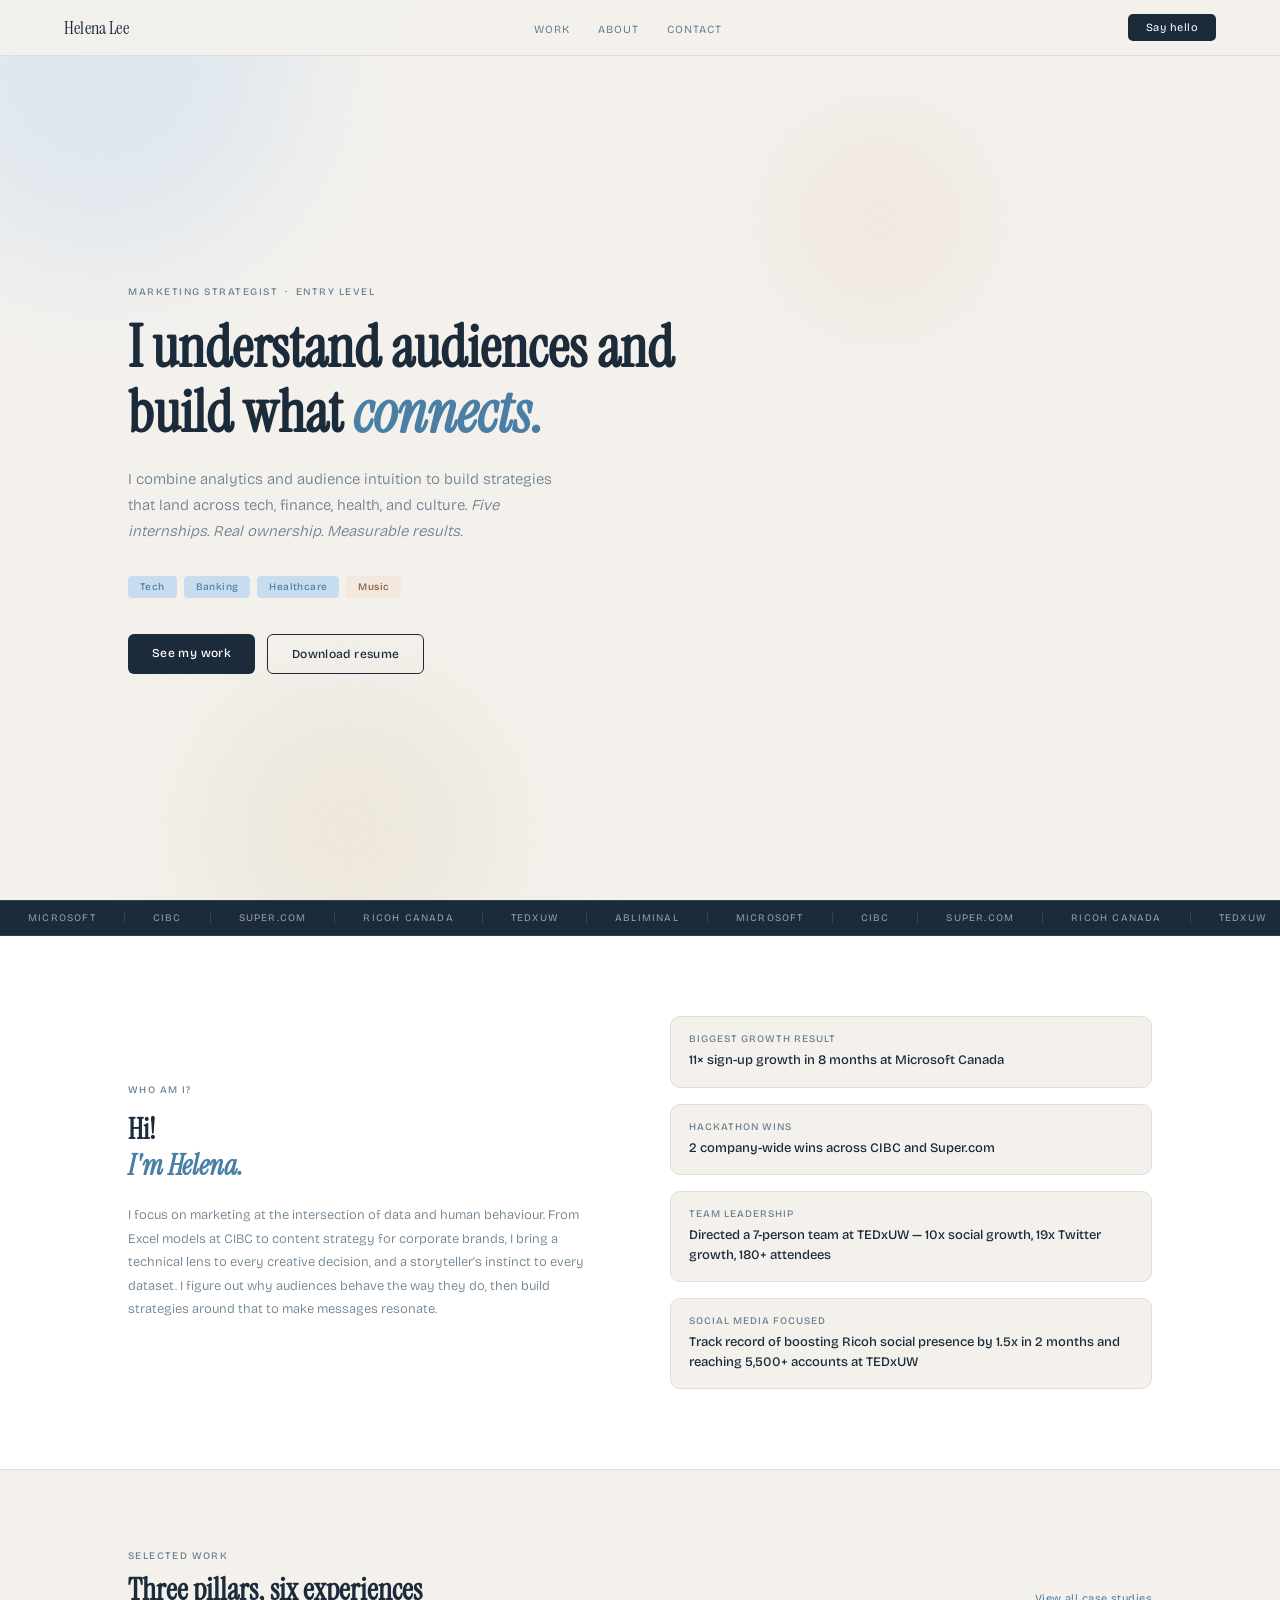
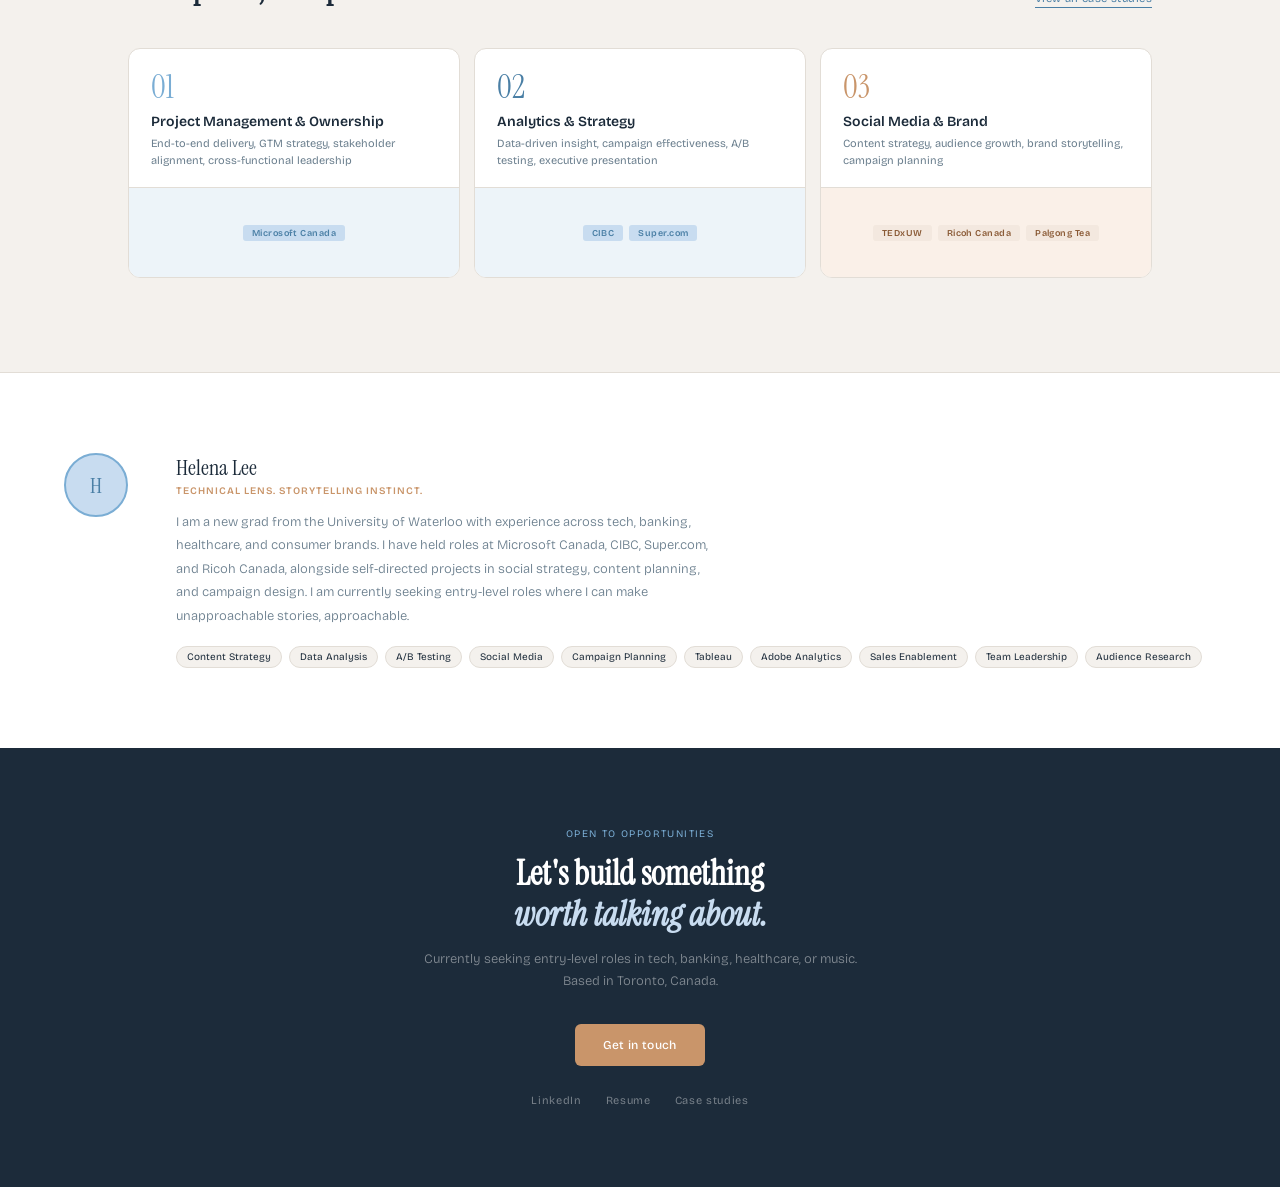
==== index.html @ 6ca6fabe "init" ====
<!DOCTYPE html>
<html lang="en">
<head>
<meta charset="UTF-8">
<meta name="viewport" content="width=device-width,initial-scale=1.0">
<title>Helena Lee — Marketing Portfolio</title>
<link rel="stylesheet" href="styles.css">
</head>
<body>

<!-- NAV -->
<nav aria-label="Main navigation">
  <a class="nav-logo" href="https://drive.google.com/file/d/1YSXz0BEyX0tnH-KRp8JZUTTJEpkOPKFH/view?usp=sharing">Helena Lee</a>
  <ul class="nav-links">
    <li><a href="#work">Work</a></li>
    <li><a href="#about">About</a></li>
    <li><a href="#contact">Contact</a></li>
  </ul>
  <a class="nav-cta" href="#contact">Say hello</a>
</nav>

<!-- HERO -->
<section class="hero" aria-label="Introduction">
  <div class="hero-blob" style="width:400px;height:400px;background:var(--sky);top:-140px;left:-100px;opacity:.5"></div>
  <div class="hero-blob" style="width:300px;height:300px;background:var(--cream);bottom:-80px;left:200px;opacity:.6"></div>
  <div class="hero-blob" style="width:200px;height:200px;background:#e8d5c4;top:120px;right:300px;opacity:.4"></div>

  <div class="hero-left">
    <p class="hero-eyebrow">Marketing Strategist &nbsp;·&nbsp; Entry Level</p>
    <h1 class="hero-title">
      I understand audiences and <br>build what <em>connects. </em> <br>
    </h1>
    <p class="hero-body">
      I combine analytics and audience intuition to build strategies that land across tech, finance, health, and culture. 
      <em> Five internships. Real ownership. Measurable results.</em>
    </p>
    <div class="hero-badges" role="list" aria-label="Target industries">
      <span class="badge" role="listitem">Tech</span>
      <span class="badge" role="listitem">Banking</span>
      <span class="badge" role="listitem">Healthcare</span>
      <span class="badge badge-warm" role="listitem">Music</span>
    </div>
    <div class="hero-btns">
      <a class="btn-primary" href="#work">See my work</a>
      <a class="btn-secondary" href="/resume.pdf">Download resume</a>
    </div>
  </div>

</section>

<!-- STRIP -->
<div class="strip" aria-hidden="true">
  <div class="strip-inner">
    <span class="strip-item">Microsoft</span>
    <span class="strip-item">CIBC</span>
    <span class="strip-item">Super.com</span>
    <span class="strip-item">Ricoh Canada</span>
    <span class="strip-item">TEDxUW</span>
    <span class="strip-item">Abliminal</span>
    <span class="strip-item">Microsoft</span>
    <span class="strip-item">CIBC</span>
    <span class="strip-item">Super.com</span>
    <span class="strip-item">Ricoh Canada</span>
    <span class="strip-item">TEDxUW</span>
    <span class="strip-item">Ablminal</span> 
  </div>
</div>

<!-- INTRO -->
<section class="intro" aria-label="About my approach">
  <div class="intro-left">
    <p class="intro-tag">Who am I?</p>
    <h2 class="intro-heading">
      Hi! <br><em> I'm Helena.</em>
    </h2>
    <p class="intro-body">
      I focus on marketing at the intersection of data and human behaviour. From Excel models at CIBC to content strategy for corporate brands, I bring a technical lens to every creative decision, and a storyteller's instinct to every dataset. I figure out why audiences behave the way they do, then build strategies around that to make messages resonate.
    </p>
  </div>
  <div class="intro-right" aria-label="Key highlights">
    <div class="intro-card">
      <div class="ic-label">Biggest growth result</div>
      <div class="ic-value">11× sign-up growth in 8 months at Microsoft Canada</div>
    </div>
    <div class="intro-card">
      <div class="ic-label">Hackathon wins</div>
      <div class="ic-value">2 company-wide wins across CIBC and Super.com</div>
    </div>
    <div class="intro-card">
      <div class="ic-label">Team leadership</div>
      <div class="ic-value">Directed a 7-person team at TEDxUW — 10x social growth, 19x Twitter growth, 180+ attendees</div>
    </div>
    <div class="intro-card">
      <div class="ic-label">Social Media Focused</div>
      <div class="ic-value">Track record of boosting Ricoh social presence by 1.5x in 2 months and reaching 5,500+ accounts at TEDxUW</div>
    </div>
  </div>
</section>

<!-- WORK -->
<section class="work" id="work" aria-labelledby="work-title">
  <div class="work-header">
    <div>
      <p class="section-tag">Selected work</p>
      <h2 class="section-title" id="work-title">Three pillars, six experiences</h2>
    </div>
    <a class="see-all" href="/work">View all case studies</a>
  </div>

  <div class="pillars" role="list">

    <a class="pillar-card pc-1" href="/Users/helenalee/Downloads/microsoft.html" role="listitem" aria-label="Pillar 1: Project Management and Ownership">
      <div class="pillar-top">
        <div class="pillar-num">01</div>
        <div class="pillar-name">Project Management &amp; Ownership</div>
        <div class="pillar-sub">End-to-end delivery, GTM strategy, stakeholder alignment, cross-functional leadership</div>
      </div>
      <div class="pillar-thumb">
        <span class="pillar-tag">Microsoft Canada</span>
      </div>
    </a>

      <a class="pillar-card pc-2" href="/Users/helenalee/Downloads/analytics-strategy.html" role="listitem" aria-label="Pillar 2: Analytics and Strategy">
      <div class="pillar-top">
        <div class="pillar-num">02</div>
        <div class="pillar-name">Analytics &amp; Strategy</div>
        <div class="pillar-sub">Data-driven insight, campaign effectiveness, A/B testing, executive presentation</div>
      </div>
      <div class="pillar-thumb">
        <span class="pillar-tag">CIBC</span>
        <span class="pillar-tag">Super.com</span>
      </div>
    </a>

    <a class="pillar-card pc-3" href="/ricoh.html" role="listitem" aria-label="Pillar 3: Social Media and Brand">
      <div class="pillar-top">
        <div class="pillar-num">03</div>
        <div class="pillar-name">Social Media &amp; Brand</div>
        <div class="pillar-sub">Content strategy, audience growth, brand storytelling, campaign planning</div>
      </div>
      <div class="pillar-thumb">
        <span class="pillar-tag">TEDxUW</span>
        <span class="pillar-tag">Ricoh Canada</span>
        <span class="pillar-tag">Palgong Tea</span>
      </div>
    </a>

  </div>
</section>

<!-- ABOUT -->
<section class="about" id="about" aria-label="About Helena">
  <div class="about-avatar" aria-hidden="true">H</div>
  <div class="about-content">
    <div class="about-name">Helena Lee</div>
    <div class="about-tagline">Technical lens. Storytelling instinct.</div>
    <p class="about-bio">
      I am a new grad from the University of Waterloo with experience across tech, banking, healthcare, and consumer brands. I have held roles at Microsoft Canada, CIBC, Super.com, and Ricoh Canada, alongside self-directed projects in social strategy, content planning, and campaign design. I am currently seeking entry-level roles where I can make unapproachable stories, approachable. 
    </p>
    <div class="skills-row" role="list" aria-label="Skills">
      <span class="skill" role="listitem">Content Strategy</span>
      <span class="skill" role="listitem">Data Analysis</span>
      <span class="skill" role="listitem">A/B Testing</span>
      <span class="skill" role="listitem">Social Media</span>
      <span class="skill" role="listitem">Campaign Planning</span>
      <span class="skill" role="listitem">Tableau</span>
      <span class="skill" role="listitem">Adobe Analytics</span>
      <span class="skill" role="listitem">Sales Enablement</span>
      <span class="skill" role="listitem">Team Leadership</span>
      <span class="skill" role="listitem">Audience Research</span>
    </div>
  </div>
</section>

<!-- CONTACT -->
<section class="contact" id="contact" aria-label="Contact">
  <p class="contact-pre">Open to opportunities</p>
  <h2 class="contact-title">
    Let's build something<br><em>worth talking about.</em>
  </h2>
  <p class="contact-sub">
    Currently seeking entry-level roles in tech, banking, healthcare, or music.<br>
    Based in Toronto, Canada.
  </p>
  <a class="contact-btn" href="mailto:helenasmlee@gmail.com">Get in touch</a>
  <div class="contact-links">
    <a class="contact-link" href="https://linkedin.com/in/helenasmlee" target="_blank" rel="noopener noreferrer">LinkedIn</a>
    <a class="contact-link" href="https://drive.google.com/file/d/1YSXz0BEyX0tnH-KRp8JZUTTJEpkOPKFH/view?usp=sharing">Resume</a>
    <a class="contact-link" href="#work">Case studies</a>
  </div>
</section>

</body>
</html>
---- styles.css ----
@import url('https://fonts.googleapis.com/css2?family=Instrument+Serif:ital@0;1&family=Bricolage+Grotesque:opsz,wght@12..96,300;12..96,400;12..96,500;12..96,600&display=swap');

*{box-sizing:border-box;margin:0;padding:0}
html{scroll-behavior:smooth}
body{font-family:'Bricolage Grotesque',sans-serif;background:#F4F1ED;color:#1C2B3A;-webkit-font-smoothing:antialiased}

:root{
  --sky:#C8DCF0;--steel:#7AADD4;--deep:#4A7FA5;
  --cream:#E8E0D0;--warm:#C9956A;--dark:#1C2B3A;--muted:#6B7F8E;
  --offwhite:#F4F1ED;--white:#fff;--border:#e2ddd6;
}

/* ── NAV ── */
nav{
  position:fixed;top:0;left:0;right:0;z-index:100;
  background:rgba(244,241,237,.92);backdrop-filter:blur(12px);
  border-bottom:.5px solid var(--border);
  padding:0 5%;
  height:56px;
  display:flex;align-items:center;justify-content:space-between;
}
.nav-logo{font-family:'Instrument Serif',serif;font-size:18px;color:var(--dark);text-decoration:none;letter-spacing:.01em}
.nav-links{display:flex;gap:28px;list-style:none}
.nav-links a{font-size:11px;letter-spacing:.09em;text-transform:uppercase;color:var(--muted);text-decoration:none;transition:color .15s}
.nav-links a:hover{color:var(--dark)}
.nav-cta{font-size:11px;padding:7px 18px;background:var(--dark);color:#fff;border-radius:5px;text-decoration:none;letter-spacing:.04em;transition:background .15s}
.nav-cta:hover{background:#2d3f54}

/* ── HERO ── AND TEST */
.hero{
  min-height:100vh;
  padding:60px 10% 0;
  display:grid;
  grid-template-columns:1fr auto;
  align-items:center;
  gap:40px;
  position:relative;
  overflow:hidden;
}
.hero-blob{
  position:absolute;border-radius:50%;filter:blur(70px);pointer-events:none;
}

.hero-left{position:relative;z-index:2;max-width:580px}
.hero-eyebrow{
  font-size:10px;letter-spacing:.15em;text-transform:uppercase;
  color:var(--muted);margin-bottom:18px;font-weight:500;
}
.hero-title{
  font-family:'Instrument Serif',serif;
  font-size:clamp(36px,5vw,58px);
  line-height:1.12;
  color:var(--dark);
  margin-bottom:20px;
}
.hero-title em{font-style:italic;color:var(--deep)}
.hero-body{
  font-size:15px;color:var(--muted);line-height:1.75;
  max-width:440px;margin-bottom:32px;font-weight:300;
}
.hero-badges{display:flex;gap:7px;flex-wrap:wrap;margin-bottom:36px}
.badge{
  font-size:10px;padding:5px 12px;border-radius:4px;font-weight:500;
  background:var(--sky);color:var(--deep);letter-spacing:.04em;
}
.badge-warm{background:#f3e8df;color:#8a5a36}
.hero-btns{display:flex;gap:12px;flex-wrap:wrap}
.btn-primary{
  font-size:12px;padding:12px 24px;background:var(--dark);color:#fff;
  border-radius:6px;text-decoration:none;font-weight:500;letter-spacing:.03em;
  transition:background .15s;
}
.btn-primary:hover{background:#2d3f54}
.btn-secondary{
  font-size:12px;padding:12px 24px;background:transparent;color:var(--dark);
  border-radius:6px;text-decoration:none;font-weight:500;letter-spacing:.03em;
  border:.5px solid var(--dark);transition:background .15s;
}
.btn-secondary:hover{background:rgba(28,43,58,.05)}

.hero-right{
  position:relative;z-index:2;flex-shrink:0;
}
.hero-photo{
  width:220px;height:280px;border-radius:12px;
  background:var(--sky);border:1px solid #a8c9e8;
  display:flex;align-items:center;justify-content:center;
  flex-direction:column;gap:8px;
  font-size:11px;color:var(--deep);text-align:center;
  overflow:hidden;
}
.hero-photo-label{font-size:10px;color:var(--deep);letter-spacing:.06em;text-transform:uppercase}

/* ── MARQUEE STRIP ── */
.strip{
  background:var(--dark);padding:11px 0;overflow:hidden;
  border-top:.5px solid #2d3f54;border-bottom:.5px solid #2d3f54;
}
.strip-inner{
  display:flex;gap:0;white-space:nowrap;
  width:max-content;
}
.strip-item{
  font-size:10px;color:rgba(255,255,255,.55);letter-spacing:.12em;
  text-transform:uppercase;padding:0 28px;border-right:.5px solid rgba(255,255,255,.1);
}
.strip-item:last-child{border-right:none}
.strip-accent{color:var(--warm);letter-spacing:0;font-size:12px}

/* ── INTRO ── */
.intro{
  padding:80px 10%;
  display:grid;grid-template-columns:1fr 1fr;gap:60px;align-items:center;
  background:var(--white);
  border-bottom:.5px solid var(--border);
}
.intro-left{}
.intro-tag{
  font-size:10px;letter-spacing:.14em;text-transform:uppercase;
  color:var(--muted);margin-bottom:16px;font-weight:500;
}
.intro-heading{
  font-family:'Instrument Serif',serif;font-size:28px;
  line-height:1.3;color:var(--dark);margin-bottom:20px;
}
.intro-heading em{font-style:italic;color:var(--deep)}
.intro-body{
  font-size:13px;color:var(--muted);line-height:1.8;font-weight:300;
}

.intro-right{display:flex;flex-direction:column;gap:16px}
.intro-card{
  background:var(--offwhite);border:.5px solid var(--border);
  border-radius:10px;padding:16px 18px;
}
.ic-label{font-size:10px;letter-spacing:.1em;text-transform:uppercase;color:var(--muted);margin-bottom:6px;font-weight:500}
.ic-value{font-size:13px;color:var(--dark);font-weight:500;line-height:1.5}

/* ── WORK SECTION ── */
.work{padding:80px 10%;background:var(--offwhite)}
.work-header{display:flex;align-items:flex-end;justify-content:space-between;margin-bottom:40px}
.section-tag{font-size:10px;letter-spacing:.14em;text-transform:uppercase;color:var(--muted);margin-bottom:10px;font-weight:500}
.section-title{font-family:'Instrument Serif',serif;font-size:30px;color:var(--dark);line-height:1.2}
.see-all{font-size:11px;color:var(--deep);text-decoration:none;letter-spacing:.04em;padding-bottom:2px;border-bottom:.5px solid var(--deep)}

.pillars{display:grid;grid-template-columns:1fr 1fr 1fr;gap:14px;margin-bottom:14px}
.pillar-card{
  background:var(--white);border:.5px solid var(--border);
  border-radius:12px;overflow:hidden;text-decoration:none;
  transition:border-color .15s,transform .12s;display:block;
}
.pillar-card:hover{border-color:var(--steel);transform:translateY(-2px)}
.pillar-top{padding:22px 22px 18px}
.pillar-num{font-family:'Instrument Serif',serif;font-size:32px;line-height:1;margin-bottom:10px}
.pc-1 .pillar-num{color:var(--steel)}
.pc-2 .pillar-num{color:var(--deep)}
.pc-3 .pillar-num{color:var(--warm)}
.pillar-name{font-size:14px;font-weight:600;color:var(--dark);margin-bottom:6px}
.pillar-sub{font-size:11px;color:var(--muted);line-height:1.5}
.pillar-thumb{
  height:90px;border-top:.5px solid var(--border);
  display:flex;align-items:center;justify-content:center;
  padding:0 22px;gap:6px;flex-wrap:wrap;
}
.pc-1 .pillar-thumb{background:#edf4f9}
.pc-2 .pillar-thumb{background:#edf4f9}
.pc-3 .pillar-thumb{background:#faf0e8}
.pillar-tag{
  font-size:9px;padding:3px 9px;border-radius:3px;font-weight:600;
  letter-spacing:.05em;
}
.pc-1 .pillar-tag,.pc-2 .pillar-tag{background:var(--sky);color:var(--deep)}
.pc-3 .pillar-tag{background:#f3e8df;color:#8a5a36}

/* ── ABOUT ── */
.about{
  padding:80px 5%;
  background:var(--white);
  display:grid;grid-template-columns:auto 1fr;gap:48px;align-items:start;
  border-top:.5px solid var(--border);
}
.about-avatar{
  width:64px;height:64px;border-radius:50%;
  background:var(--sky);border:2px solid var(--steel);
  display:flex;align-items:center;justify-content:center;
  font-family:'Instrument Serif',serif;font-size:22px;color:var(--deep);
  flex-shrink:0;
}
.about-name{font-family:'Instrument Serif',serif;font-size:22px;color:var(--dark);margin-bottom:3px}
.about-tagline{font-size:10px;color:var(--warm);letter-spacing:.1em;text-transform:uppercase;font-weight:600;margin-bottom:14px}
.about-bio{font-size:13px;color:var(--muted);line-height:1.8;max-width:540px;margin-bottom:18px;font-weight:300}
.skills-row{display:flex;gap:7px;flex-wrap:wrap}
.skill{
  font-size:10px;padding:4px 10px;border-radius:20px;
  background:var(--offwhite);border:.5px solid var(--border);color:var(--dark);
}

/* ── CONTACT ── */
.contact{
  background:var(--dark);padding:80px 5%;
  text-align:center;
}
.contact-pre{font-size:10px;letter-spacing:.14em;text-transform:uppercase;color:var(--steel);margin-bottom:14px}
.contact-title{font-family:'Instrument Serif',serif;font-size:34px;color:#fff;margin-bottom:12px;line-height:1.2}
.contact-title em{font-style:italic;color:var(--sky)}
.contact-sub{font-size:13px;color:rgba(255,255,255,.45);margin-bottom:32px;font-weight:300;line-height:1.7}
.contact-btn{
  font-size:12px;padding:14px 28px;background:var(--warm);color:#fff;
  border-radius:6px;text-decoration:none;font-weight:500;letter-spacing:.03em;
  display:inline-block;transition:background .15s;
}
.contact-btn:hover{background:#b8834e}
.contact-links{
  display:flex;gap:24px;justify-content:center;margin-top:28px;
}
.contact-link{
  font-size:11px;color:rgba(255,255,255,.4);text-decoration:none;
  letter-spacing:.06em;transition:color .15s;
}
.contact-link:hover{color:rgba(255,255,255,.8)}

/* ── RESPONSIVE ── */
@media(max-width:768px){
  .hero{grid-template-columns:1fr;padding-top:80px}
  .hero-right{display:none}
  .intro{grid-template-columns:1fr}
  .pillars{grid-template-columns:1fr}
  .about{grid-template-columns:1fr}
  .about-avatar{display:none}
  .work-header{flex-direction:column;align-items:flex-start;gap:12px}
}
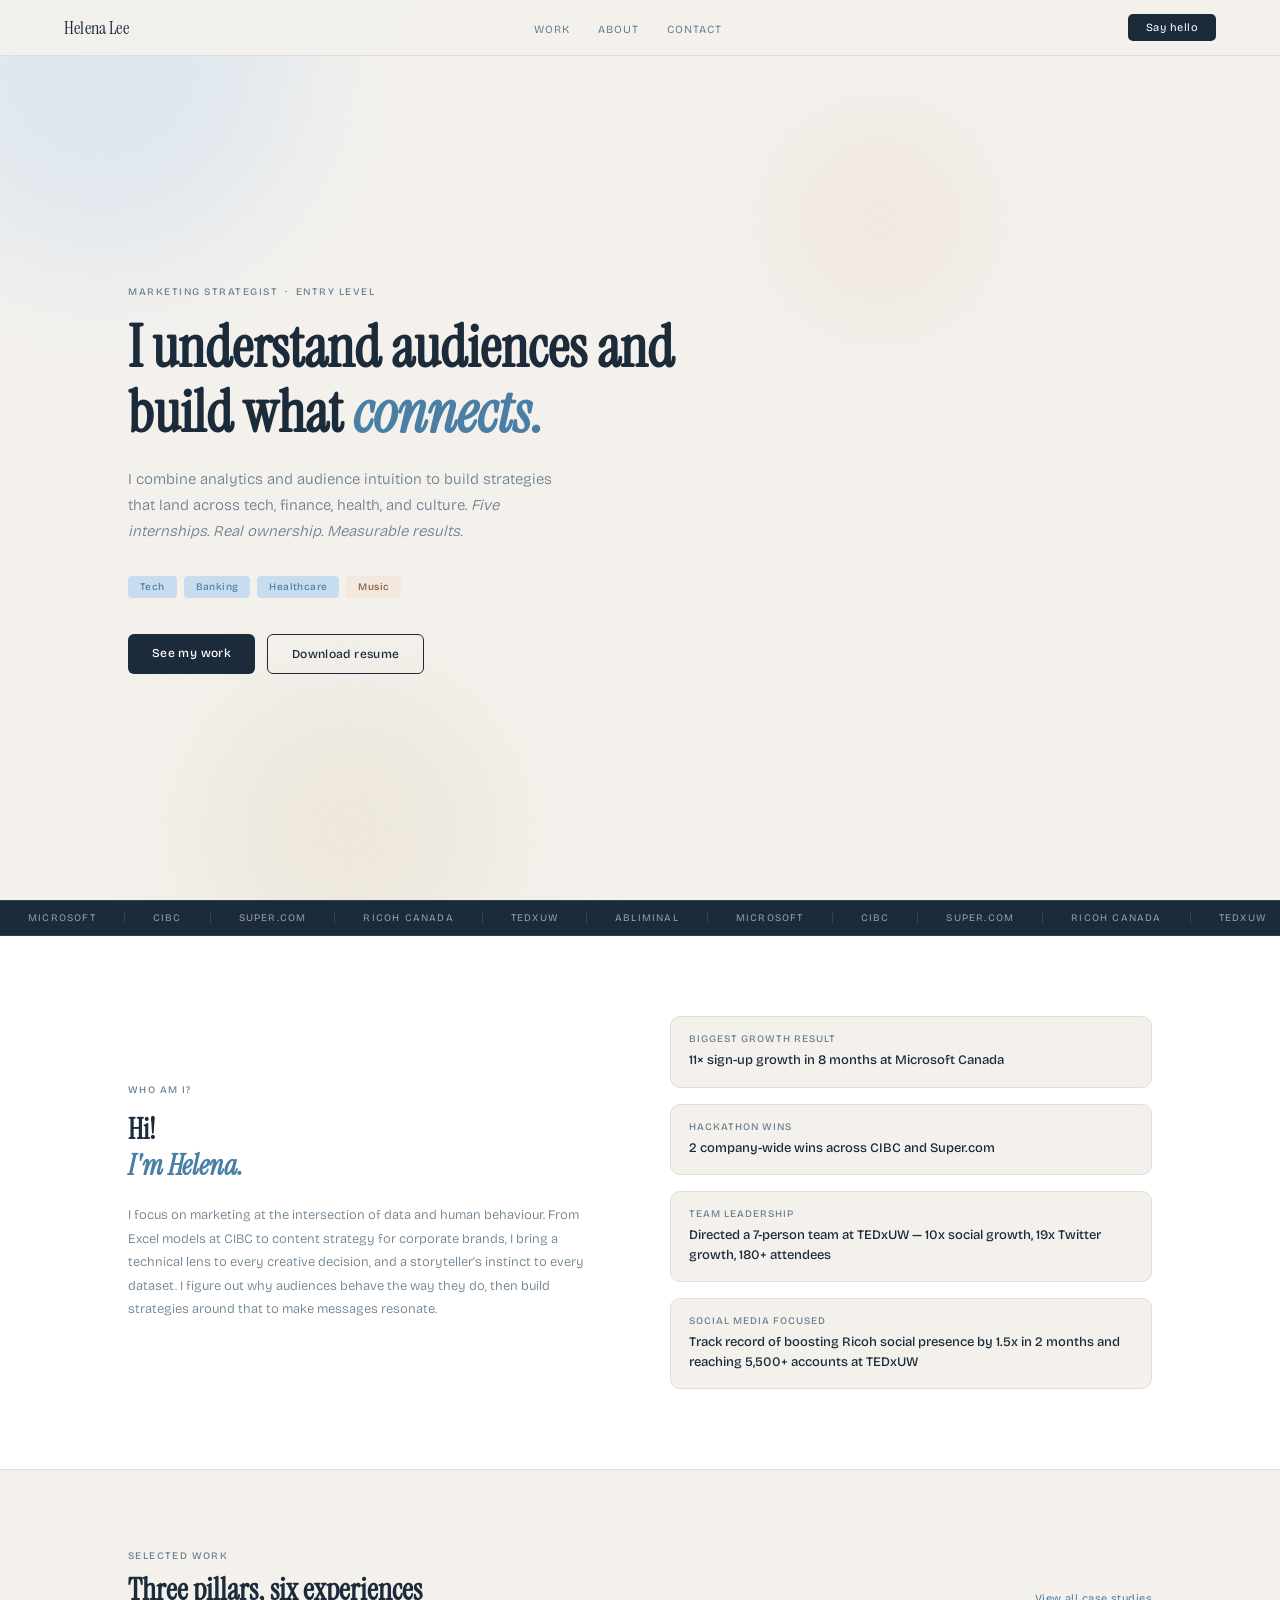
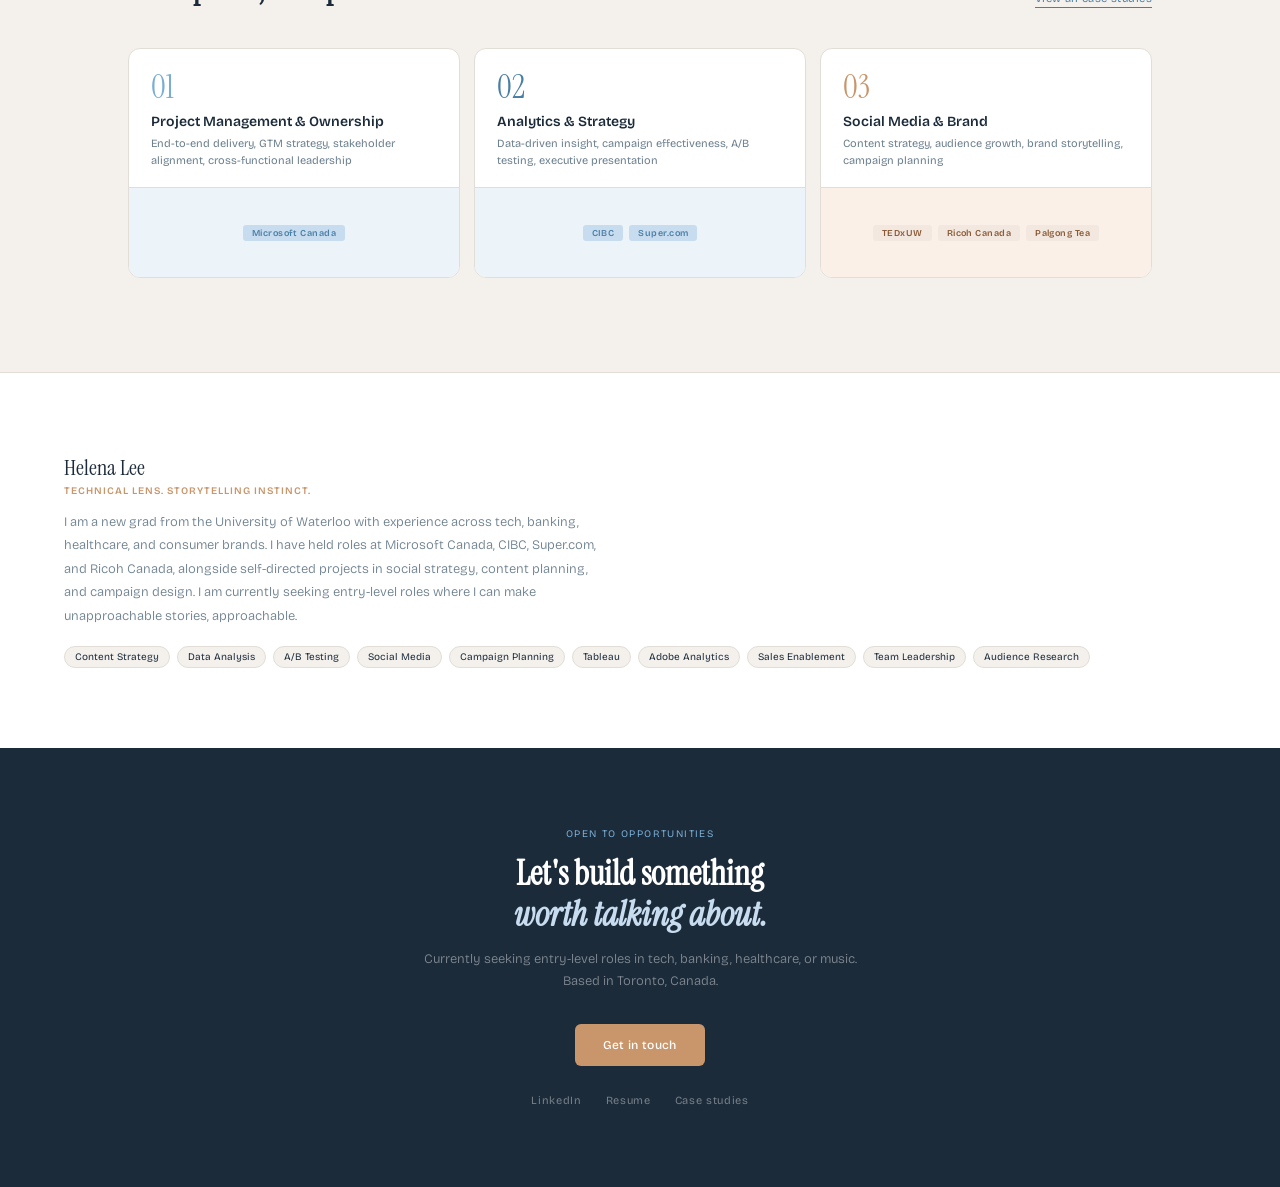
==== commit ce76fe94: "getting rid of H avatar on landing page" ====
--- a/index.html
+++ b/index.html
@@ -1,194 +1,213 @@
 <!DOCTYPE html>
 <html lang="en">
+
 <head>
-<meta charset="UTF-8">
-<meta name="viewport" content="width=device-width,initial-scale=1.0">
-<title>Helena Lee — Marketing Portfolio</title>
-<link rel="stylesheet" href="styles.css">
+  <meta charset="UTF-8">
+  <meta name="viewport" content="width=device-width,initial-scale=1.0">
+  <title>Helena Lee — Marketing Portfolio</title>
+  <link rel="stylesheet" href="styles.css">
 </head>
+
 <body>
 
-<!-- NAV -->
-<nav aria-label="Main navigation">
-  <a class="nav-logo" href="https://drive.google.com/file/d/1YSXz0BEyX0tnH-KRp8JZUTTJEpkOPKFH/view?usp=sharing">Helena Lee</a>
-  <ul class="nav-links">
-    <li><a href="#work">Work</a></li>
-    <li><a href="#about">About</a></li>
-    <li><a href="#contact">Contact</a></li>
-  </ul>
-  <a class="nav-cta" href="#contact">Say hello</a>
-</nav>
-
-<!-- HERO -->
-<section class="hero" aria-label="Introduction">
-  <div class="hero-blob" style="width:400px;height:400px;background:var(--sky);top:-140px;left:-100px;opacity:.5"></div>
-  <div class="hero-blob" style="width:300px;height:300px;background:var(--cream);bottom:-80px;left:200px;opacity:.6"></div>
-  <div class="hero-blob" style="width:200px;height:200px;background:#e8d5c4;top:120px;right:300px;opacity:.4"></div>
-
-  <div class="hero-left">
-    <p class="hero-eyebrow">Marketing Strategist &nbsp;·&nbsp; Entry Level</p>
-    <h1 class="hero-title">
-      I understand audiences and <br>build what <em>connects. </em> <br>
-    </h1>
-    <p class="hero-body">
-      I combine analytics and audience intuition to build strategies that land across tech, finance, health, and culture. 
-      <em> Five internships. Real ownership. Measurable results.</em>
+  <!-- NAV -->
+  <nav aria-label="Main navigation">
+    <a class="nav-logo" href="https://drive.google.com/file/d/1YSXz0BEyX0tnH-KRp8JZUTTJEpkOPKFH/view?usp=sharing">Helena
+      Lee</a>
+    <ul class="nav-links">
+      <li><a href="#work">Work</a></li>
+      <li><a href="#about">About</a></li>
+      <li><a href="#contact">Contact</a></li>
+    </ul>
+    <a class="nav-cta" href="#contact">Say hello</a>
+  </nav>
+
+  <!-- HERO -->
+  <section class="hero" aria-label="Introduction">
+    <div class="hero-blob" style="width:400px;height:400px;background:var(--sky);top:-140px;left:-100px;opacity:.5">
+    </div>
+    <div class="hero-blob" style="width:300px;height:300px;background:var(--cream);bottom:-80px;left:200px;opacity:.6">
+    </div>
+    <div class="hero-blob" style="width:200px;height:200px;background:#e8d5c4;top:120px;right:300px;opacity:.4"></div>
+
+    <div class="hero-left">
+      <p class="hero-eyebrow">Marketing Strategist &nbsp;·&nbsp; Entry Level</p>
+      <h1 class="hero-title">
+        I understand audiences and <br>build what <em>connects. </em> <br>
+      </h1>
+      <p class="hero-body">
+        I combine analytics and audience intuition to build strategies that land across tech, finance, health, and
+        culture.
+        <em> Five internships. Real ownership. Measurable results.</em>
+      </p>
+      <div class="hero-badges" role="list" aria-label="Target industries">
+        <span class="badge" role="listitem">Tech</span>
+        <span class="badge" role="listitem">Banking</span>
+        <span class="badge" role="listitem">Healthcare</span>
+        <span class="badge badge-warm" role="listitem">Music</span>
+      </div>
+      <div class="hero-btns">
+        <a class="btn-primary" href="#work">See my work</a>
+        <a class="btn-secondary" href="/resume.pdf">Download resume</a>
+      </div>
+    </div>
+
+  </section>
+
+  <!-- STRIP -->
+  <div class="strip" aria-hidden="true">
+    <div class="strip-inner">
+      <span class="strip-item">Microsoft</span>
+      <span class="strip-item">CIBC</span>
+      <span class="strip-item">Super.com</span>
+      <span class="strip-item">Ricoh Canada</span>
+      <span class="strip-item">TEDxUW</span>
+      <span class="strip-item">Abliminal</span>
+      <span class="strip-item">Microsoft</span>
+      <span class="strip-item">CIBC</span>
+      <span class="strip-item">Super.com</span>
+      <span class="strip-item">Ricoh Canada</span>
+      <span class="strip-item">TEDxUW</span>
+      <span class="strip-item">Ablminal</span>
+    </div>
+  </div>
+
+  <!-- INTRO -->
+  <section class="intro" aria-label="About my approach">
+    <div class="intro-left">
+      <p class="intro-tag">Who am I?</p>
+      <h2 class="intro-heading">
+        Hi! <br><em> I'm Helena.</em>
+      </h2>
+      <p class="intro-body">
+        I focus on marketing at the intersection of data and human behaviour. From Excel models at CIBC to content
+        strategy for corporate brands, I bring a technical lens to every creative decision, and a storyteller's instinct
+        to every dataset. I figure out why audiences behave the way they do, then build strategies around that to make
+        messages resonate.
+      </p>
+    </div>
+    <div class="intro-right" aria-label="Key highlights">
+      <div class="intro-card">
+        <div class="ic-label">Biggest growth result</div>
+        <div class="ic-value">11× sign-up growth in 8 months at Microsoft Canada</div>
+      </div>
+      <div class="intro-card">
+        <div class="ic-label">Hackathon wins</div>
+        <div class="ic-value">2 company-wide wins across CIBC and Super.com</div>
+      </div>
+      <div class="intro-card">
+        <div class="ic-label">Team leadership</div>
+        <div class="ic-value">Directed a 7-person team at TEDxUW — 10x social growth, 19x Twitter growth, 180+ attendees
+        </div>
+      </div>
+      <div class="intro-card">
+        <div class="ic-label">Social Media Focused</div>
+        <div class="ic-value">Track record of boosting Ricoh social presence by 1.5x in 2 months and reaching 5,500+
+          accounts at TEDxUW</div>
+      </div>
+    </div>
+  </section>
+
+  <!-- WORK -->
+  <section class="work" id="work" aria-labelledby="work-title">
+    <div class="work-header">
+      <div>
+        <p class="section-tag">Selected work</p>
+        <h2 class="section-title" id="work-title">Three pillars, six experiences</h2>
+      </div>
+      <a class="see-all" href="/work">View all case studies</a>
+    </div>
+
+    <div class="pillars" role="list">
+
+      <a class="pillar-card pc-1" href="/microsoft.html" role="listitem"
+        aria-label="Pillar 1: Project Management and Ownership">
+        <div class="pillar-top">
+          <div class="pillar-num">01</div>
+          <div class="pillar-name">Project Management &amp; Ownership</div>
+          <div class="pillar-sub">End-to-end delivery, GTM strategy, stakeholder alignment, cross-functional leadership
+          </div>
+        </div>
+        <div class="pillar-thumb">
+          <span class="pillar-tag">Microsoft Canada</span>
+        </div>
+      </a>
+
+      <a class="pillar-card pc-2" href="/analytics-strategy.html" role="listitem"
+        aria-label="Pillar 2: Analytics and Strategy">
+        <div class="pillar-top">
+          <div class="pillar-num">02</div>
+          <div class="pillar-name">Analytics &amp; Strategy</div>
+          <div class="pillar-sub">Data-driven insight, campaign effectiveness, A/B testing, executive presentation</div>
+        </div>
+        <div class="pillar-thumb">
+          <span class="pillar-tag">CIBC</span>
+          <span class="pillar-tag">Super.com</span>
+        </div>
+      </a>
+
+      <a class="pillar-card pc-3" href="/ricoh.html" role="listitem" aria-label="Pillar 3: Social Media and Brand">
+        <div class="pillar-top">
+          <div class="pillar-num">03</div>
+          <div class="pillar-name">Social Media &amp; Brand</div>
+          <div class="pillar-sub">Content strategy, audience growth, brand storytelling, campaign planning</div>
+        </div>
+        <div class="pillar-thumb">
+          <span class="pillar-tag">TEDxUW</span>
+          <span class="pillar-tag">Ricoh Canada</span>
+          <span class="pillar-tag">Palgong Tea</span>
+        </div>
+      </a>
+
+    </div>
+  </section>
+
+  <!-- ABOUT -->
+  <section class="about" id="about" aria-label="About Helena">
+    <div class="about-content">
+      <div class="about-name">Helena Lee</div>
+      <div class="about-tagline">Technical lens. Storytelling instinct.</div>
+      <p class="about-bio">
+        I am a new grad from the University of Waterloo with experience across tech, banking, healthcare, and consumer
+        brands. I have held roles at Microsoft Canada, CIBC, Super.com, and Ricoh Canada, alongside self-directed
+        projects in social strategy, content planning, and campaign design. I am currently seeking entry-level roles
+        where I can make unapproachable stories, approachable.
+      </p>
+      <div class="skills-row" role="list" aria-label="Skills">
+        <span class="skill" role="listitem">Content Strategy</span>
+        <span class="skill" role="listitem">Data Analysis</span>
+        <span class="skill" role="listitem">A/B Testing</span>
+        <span class="skill" role="listitem">Social Media</span>
+        <span class="skill" role="listitem">Campaign Planning</span>
+        <span class="skill" role="listitem">Tableau</span>
+        <span class="skill" role="listitem">Adobe Analytics</span>
+        <span class="skill" role="listitem">Sales Enablement</span>
+        <span class="skill" role="listitem">Team Leadership</span>
+        <span class="skill" role="listitem">Audience Research</span>
+      </div>
+    </div>
+  </section>
+
+  <!-- CONTACT -->
+  <section class="contact" id="contact" aria-label="Contact">
+    <p class="contact-pre">Open to opportunities</p>
+    <h2 class="contact-title">
+      Let's build something<br><em>worth talking about.</em>
+    </h2>
+    <p class="contact-sub">
+      Currently seeking entry-level roles in tech, banking, healthcare, or music.<br>
+      Based in Toronto, Canada.
     </p>
-    <div class="hero-badges" role="list" aria-label="Target industries">
-      <span class="badge" role="listitem">Tech</span>
-      <span class="badge" role="listitem">Banking</span>
-      <span class="badge" role="listitem">Healthcare</span>
-      <span class="badge badge-warm" role="listitem">Music</span>
-    </div>
-    <div class="hero-btns">
-      <a class="btn-primary" href="#work">See my work</a>
-      <a class="btn-secondary" href="/resume.pdf">Download resume</a>
-    </div>
-  </div>
-
-</section>
-
-<!-- STRIP -->
-<div class="strip" aria-hidden="true">
-  <div class="strip-inner">
-    <span class="strip-item">Microsoft</span>
-    <span class="strip-item">CIBC</span>
-    <span class="strip-item">Super.com</span>
-    <span class="strip-item">Ricoh Canada</span>
-    <span class="strip-item">TEDxUW</span>
-    <span class="strip-item">Abliminal</span>
-    <span class="strip-item">Microsoft</span>
-    <span class="strip-item">CIBC</span>
-    <span class="strip-item">Super.com</span>
-    <span class="strip-item">Ricoh Canada</span>
-    <span class="strip-item">TEDxUW</span>
-    <span class="strip-item">Ablminal</span> 
-  </div>
-</div>
-
-<!-- INTRO -->
-<section class="intro" aria-label="About my approach">
-  <div class="intro-left">
-    <p class="intro-tag">Who am I?</p>
-    <h2 class="intro-heading">
-      Hi! <br><em> I'm Helena.</em>
-    </h2>
-    <p class="intro-body">
-      I focus on marketing at the intersection of data and human behaviour. From Excel models at CIBC to content strategy for corporate brands, I bring a technical lens to every creative decision, and a storyteller's instinct to every dataset. I figure out why audiences behave the way they do, then build strategies around that to make messages resonate.
-    </p>
-  </div>
-  <div class="intro-right" aria-label="Key highlights">
-    <div class="intro-card">
-      <div class="ic-label">Biggest growth result</div>
-      <div class="ic-value">11× sign-up growth in 8 months at Microsoft Canada</div>
-    </div>
-    <div class="intro-card">
-      <div class="ic-label">Hackathon wins</div>
-      <div class="ic-value">2 company-wide wins across CIBC and Super.com</div>
-    </div>
-    <div class="intro-card">
-      <div class="ic-label">Team leadership</div>
-      <div class="ic-value">Directed a 7-person team at TEDxUW — 10x social growth, 19x Twitter growth, 180+ attendees</div>
-    </div>
-    <div class="intro-card">
-      <div class="ic-label">Social Media Focused</div>
-      <div class="ic-value">Track record of boosting Ricoh social presence by 1.5x in 2 months and reaching 5,500+ accounts at TEDxUW</div>
-    </div>
-  </div>
-</section>
-
-<!-- WORK -->
-<section class="work" id="work" aria-labelledby="work-title">
-  <div class="work-header">
-    <div>
-      <p class="section-tag">Selected work</p>
-      <h2 class="section-title" id="work-title">Three pillars, six experiences</h2>
-    </div>
-    <a class="see-all" href="/work">View all case studies</a>
-  </div>
-
-  <div class="pillars" role="list">
-
-    <a class="pillar-card pc-1" href="/Users/helenalee/Downloads/microsoft.html" role="listitem" aria-label="Pillar 1: Project Management and Ownership">
-      <div class="pillar-top">
-        <div class="pillar-num">01</div>
-        <div class="pillar-name">Project Management &amp; Ownership</div>
-        <div class="pillar-sub">End-to-end delivery, GTM strategy, stakeholder alignment, cross-functional leadership</div>
-      </div>
-      <div class="pillar-thumb">
-        <span class="pillar-tag">Microsoft Canada</span>
-      </div>
-    </a>
-
-      <a class="pillar-card pc-2" href="/Users/helenalee/Downloads/analytics-strategy.html" role="listitem" aria-label="Pillar 2: Analytics and Strategy">
-      <div class="pillar-top">
-        <div class="pillar-num">02</div>
-        <div class="pillar-name">Analytics &amp; Strategy</div>
-        <div class="pillar-sub">Data-driven insight, campaign effectiveness, A/B testing, executive presentation</div>
-      </div>
-      <div class="pillar-thumb">
-        <span class="pillar-tag">CIBC</span>
-        <span class="pillar-tag">Super.com</span>
-      </div>
-    </a>
-
-    <a class="pillar-card pc-3" href="/ricoh.html" role="listitem" aria-label="Pillar 3: Social Media and Brand">
-      <div class="pillar-top">
-        <div class="pillar-num">03</div>
-        <div class="pillar-name">Social Media &amp; Brand</div>
-        <div class="pillar-sub">Content strategy, audience growth, brand storytelling, campaign planning</div>
-      </div>
-      <div class="pillar-thumb">
-        <span class="pillar-tag">TEDxUW</span>
-        <span class="pillar-tag">Ricoh Canada</span>
-        <span class="pillar-tag">Palgong Tea</span>
-      </div>
-    </a>
-
-  </div>
-</section>
-
-<!-- ABOUT -->
-<section class="about" id="about" aria-label="About Helena">
-  <div class="about-avatar" aria-hidden="true">H</div>
-  <div class="about-content">
-    <div class="about-name">Helena Lee</div>
-    <div class="about-tagline">Technical lens. Storytelling instinct.</div>
-    <p class="about-bio">
-      I am a new grad from the University of Waterloo with experience across tech, banking, healthcare, and consumer brands. I have held roles at Microsoft Canada, CIBC, Super.com, and Ricoh Canada, alongside self-directed projects in social strategy, content planning, and campaign design. I am currently seeking entry-level roles where I can make unapproachable stories, approachable. 
-    </p>
-    <div class="skills-row" role="list" aria-label="Skills">
-      <span class="skill" role="listitem">Content Strategy</span>
-      <span class="skill" role="listitem">Data Analysis</span>
-      <span class="skill" role="listitem">A/B Testing</span>
-      <span class="skill" role="listitem">Social Media</span>
-      <span class="skill" role="listitem">Campaign Planning</span>
-      <span class="skill" role="listitem">Tableau</span>
-      <span class="skill" role="listitem">Adobe Analytics</span>
-      <span class="skill" role="listitem">Sales Enablement</span>
-      <span class="skill" role="listitem">Team Leadership</span>
-      <span class="skill" role="listitem">Audience Research</span>
-    </div>
-  </div>
-</section>
-
-<!-- CONTACT -->
-<section class="contact" id="contact" aria-label="Contact">
-  <p class="contact-pre">Open to opportunities</p>
-  <h2 class="contact-title">
-    Let's build something<br><em>worth talking about.</em>
-  </h2>
-  <p class="contact-sub">
-    Currently seeking entry-level roles in tech, banking, healthcare, or music.<br>
-    Based in Toronto, Canada.
-  </p>
-  <a class="contact-btn" href="mailto:helenasmlee@gmail.com">Get in touch</a>
-  <div class="contact-links">
-    <a class="contact-link" href="https://linkedin.com/in/helenasmlee" target="_blank" rel="noopener noreferrer">LinkedIn</a>
-    <a class="contact-link" href="https://drive.google.com/file/d/1YSXz0BEyX0tnH-KRp8JZUTTJEpkOPKFH/view?usp=sharing">Resume</a>
-    <a class="contact-link" href="#work">Case studies</a>
-  </div>
-</section>
+    <a class="contact-btn" href="mailto:helenasmlee@gmail.com">Get in touch</a>
+    <div class="contact-links">
+      <a class="contact-link" href="https://linkedin.com/in/helenasmlee" target="_blank"
+        rel="noopener noreferrer">LinkedIn</a>
+      <a class="contact-link"
+        href="https://drive.google.com/file/d/1YSXz0BEyX0tnH-KRp8JZUTTJEpkOPKFH/view?usp=sharing">Resume</a>
+      <a class="contact-link" href="#work">Case studies</a>
+    </div>
+  </section>
 
 </body>
-</html>
+
+</html>
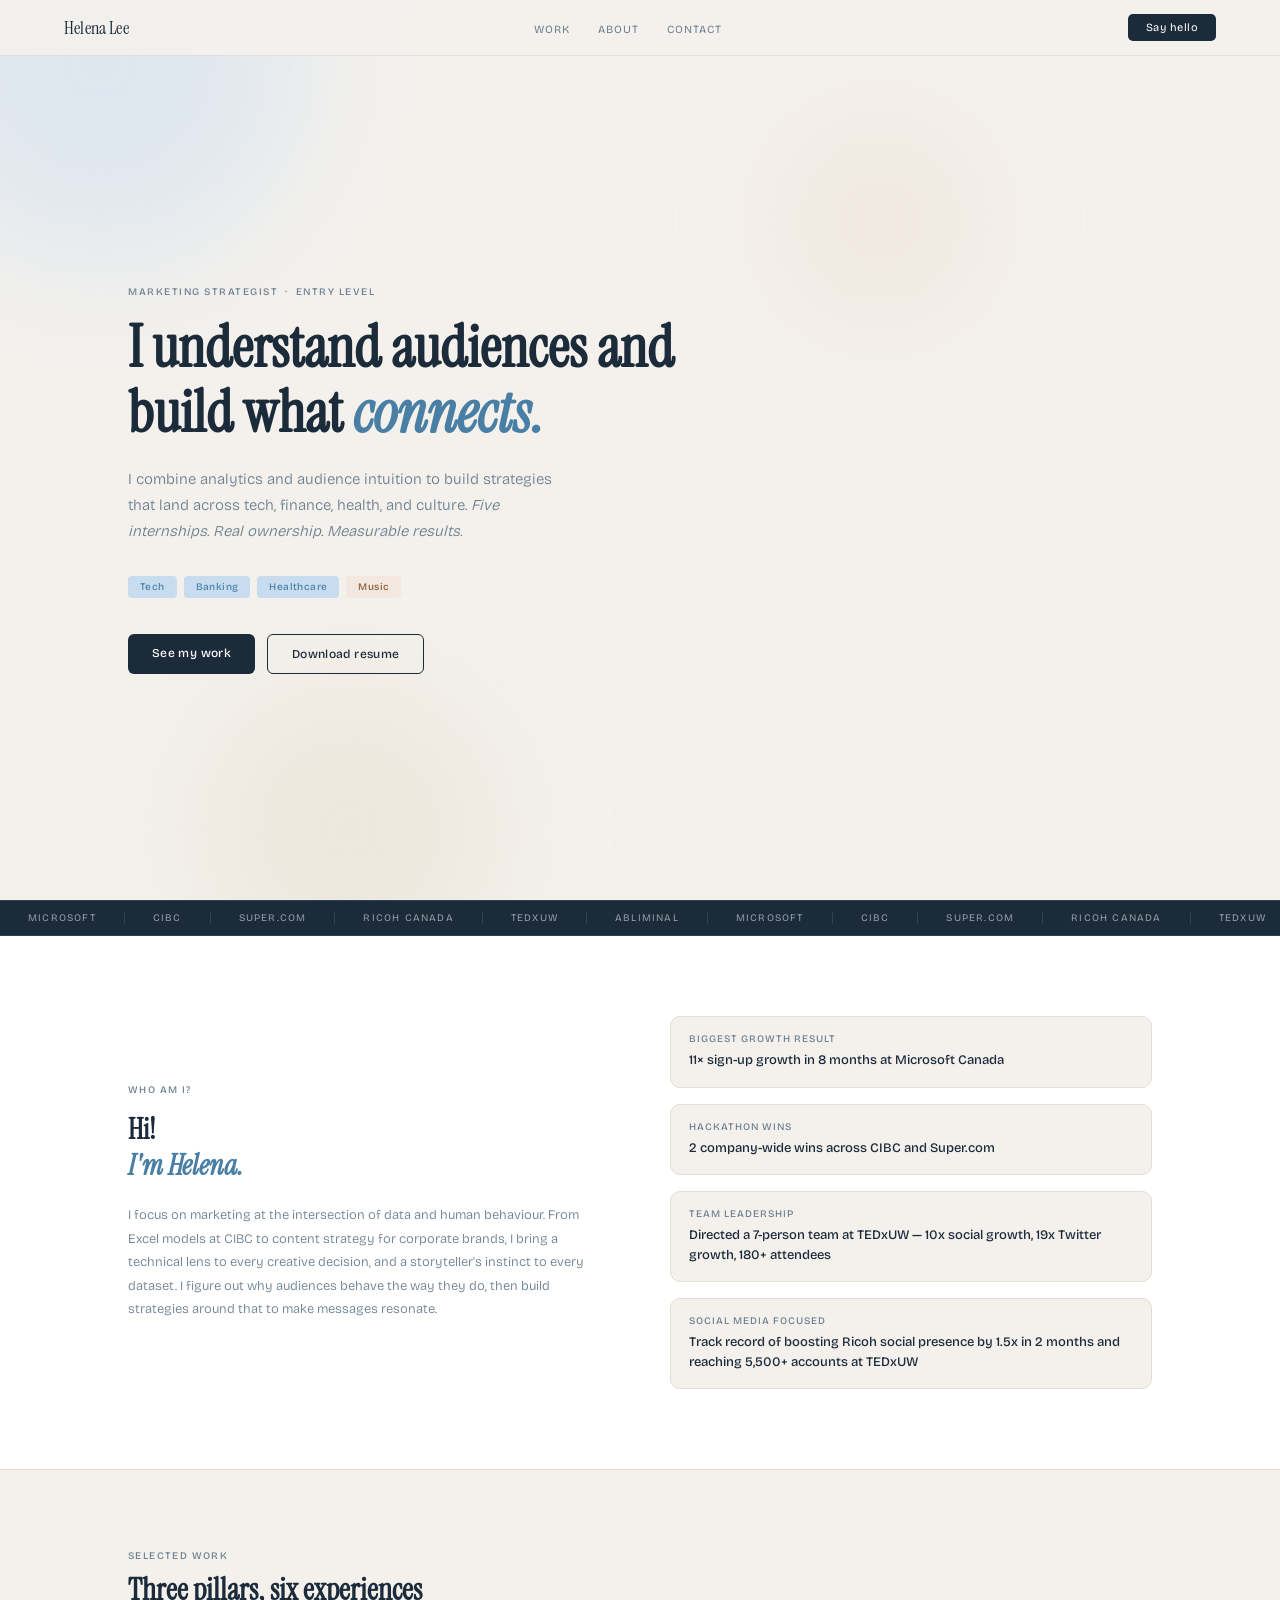
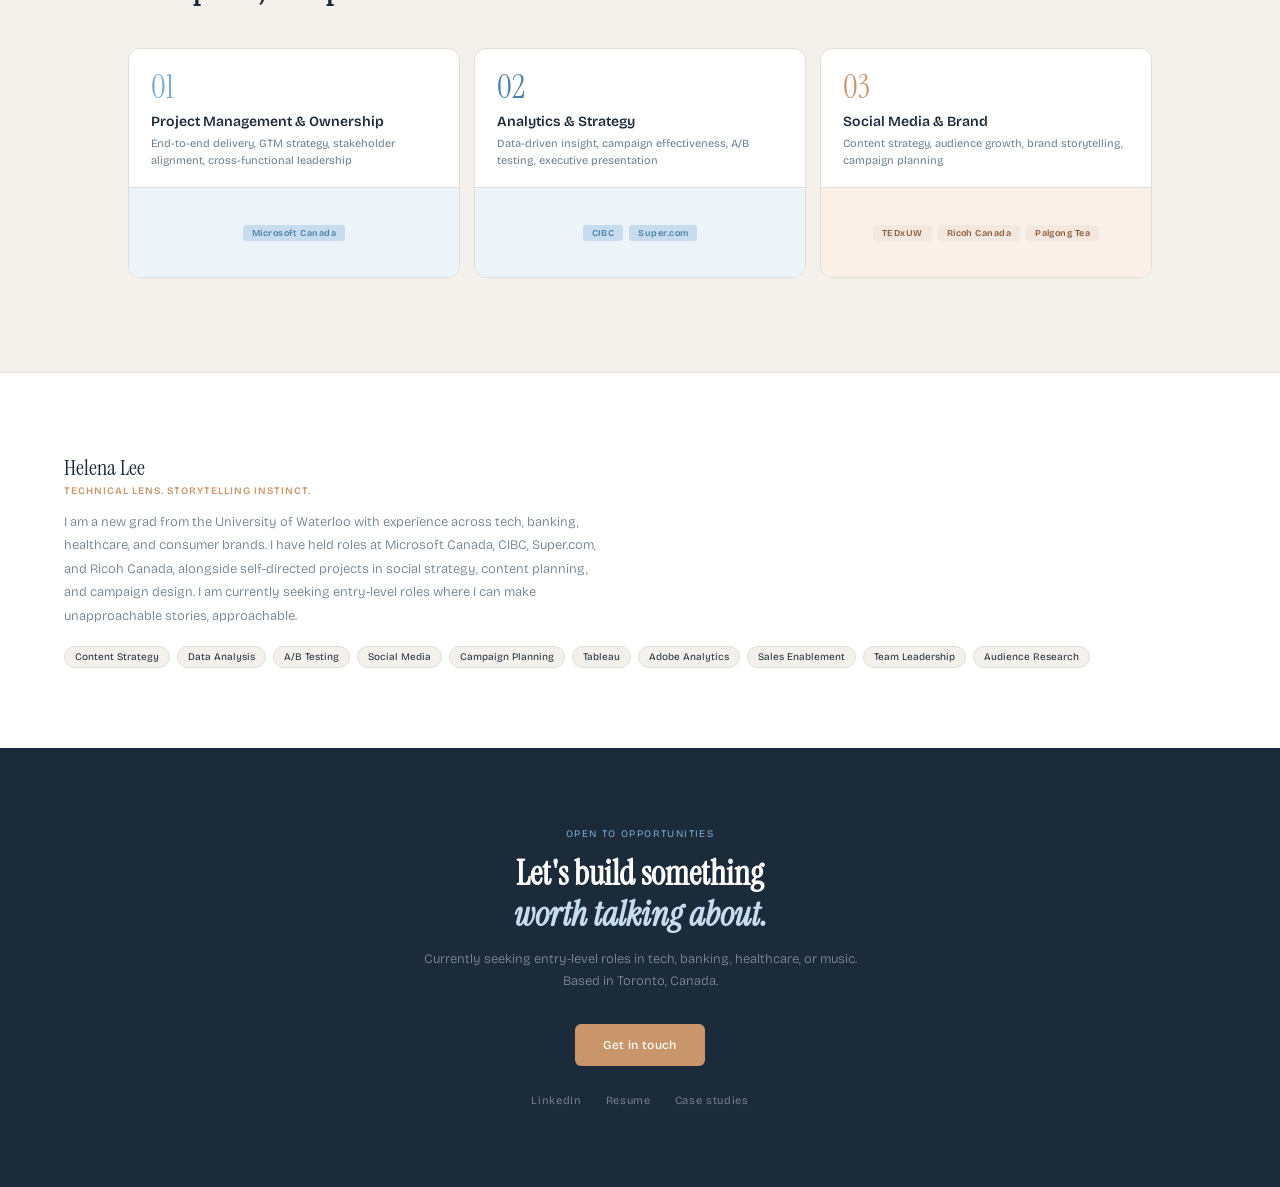
==== commit f21f28ee: "Ricoh Changes" ====
--- a/index.html
+++ b/index.html
@@ -115,7 +115,6 @@
         <p class="section-tag">Selected work</p>
         <h2 class="section-title" id="work-title">Three pillars, six experiences</h2>
       </div>
-      <a class="see-all" href="/work">View all case studies</a>
     </div>
 
     <div class="pillars" role="list">
@@ -146,7 +145,8 @@
         </div>
       </a>
 
-      <a class="pillar-card pc-3" href="/ricoh.html" role="listitem" aria-label="Pillar 3: Social Media and Brand">
+      <a class="pillar-card pc-3" href="/helenalee1.github.io/social-brand.html" role="listitem"
+        aria-label="Pillar 3: Social Media and Brand">
         <div class="pillar-top">
           <div class="pillar-num">03</div>
           <div class="pillar-name">Social Media &amp; Brand</div>
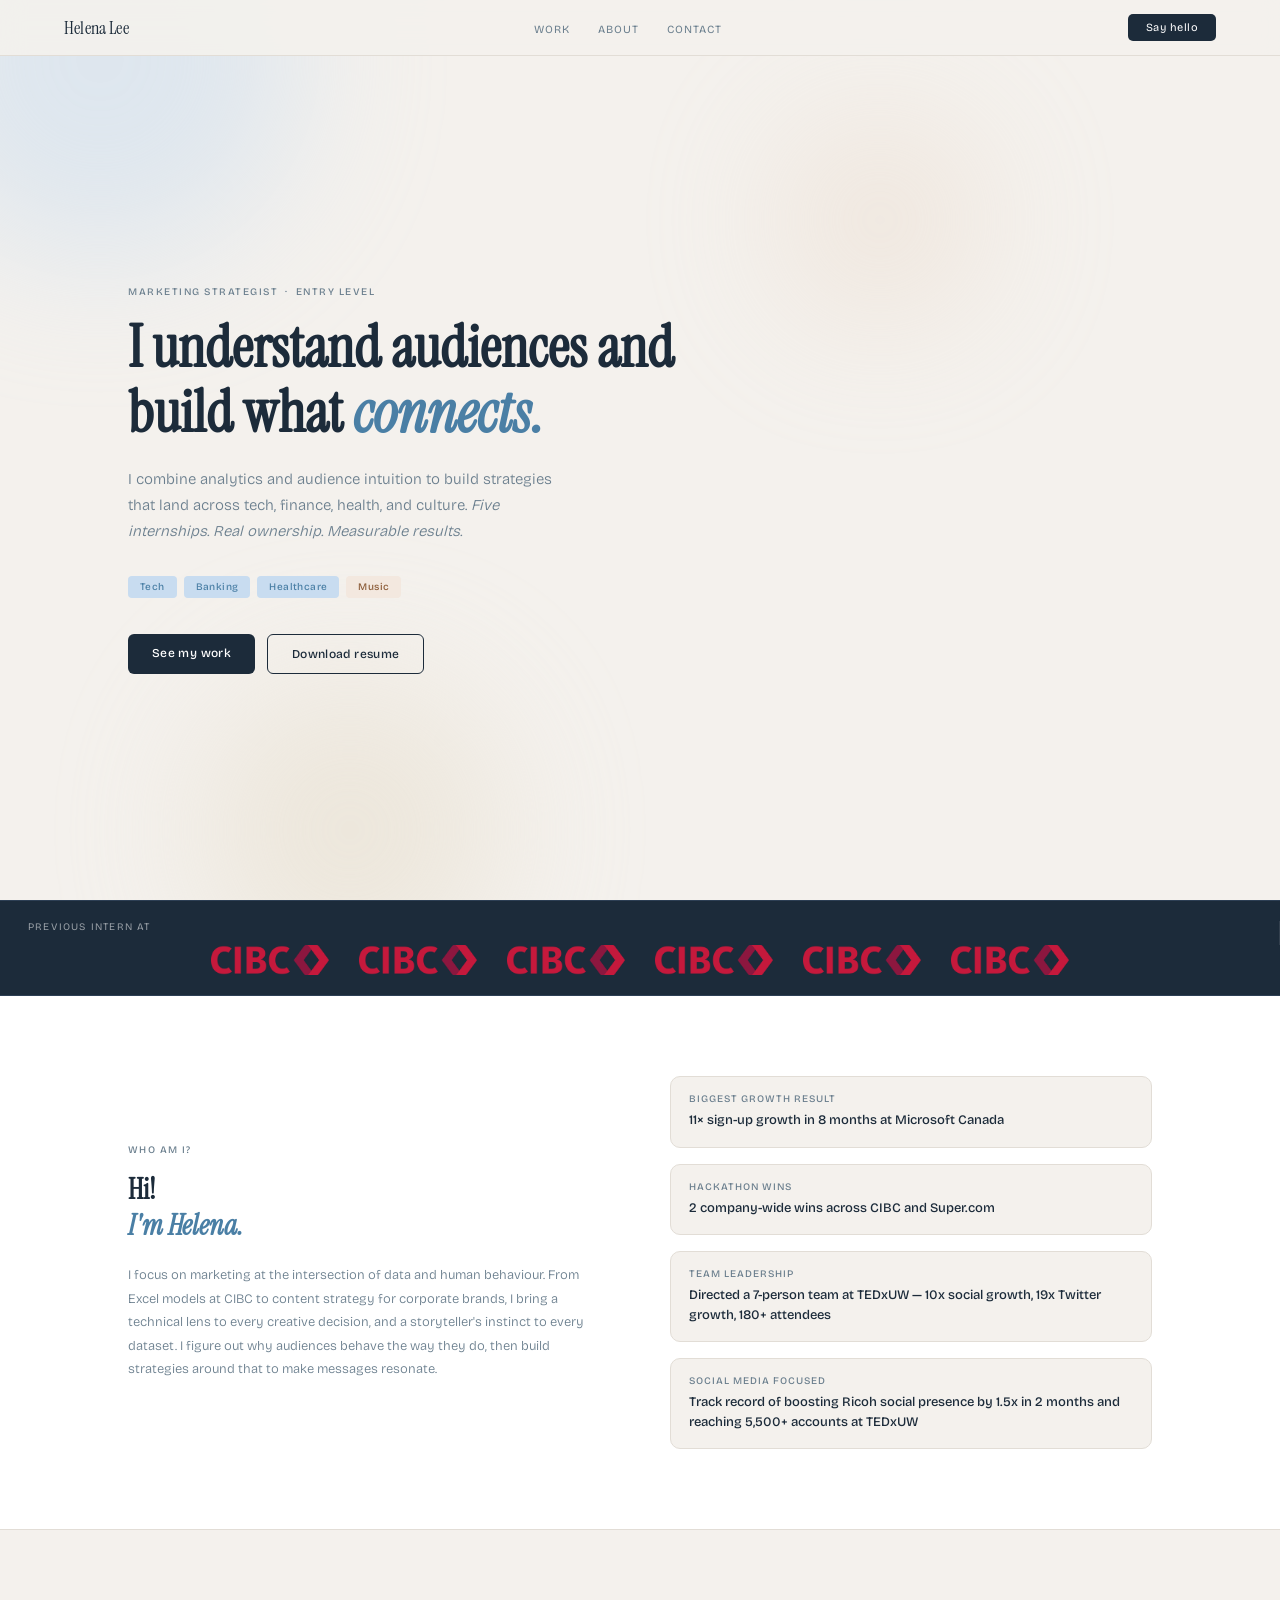
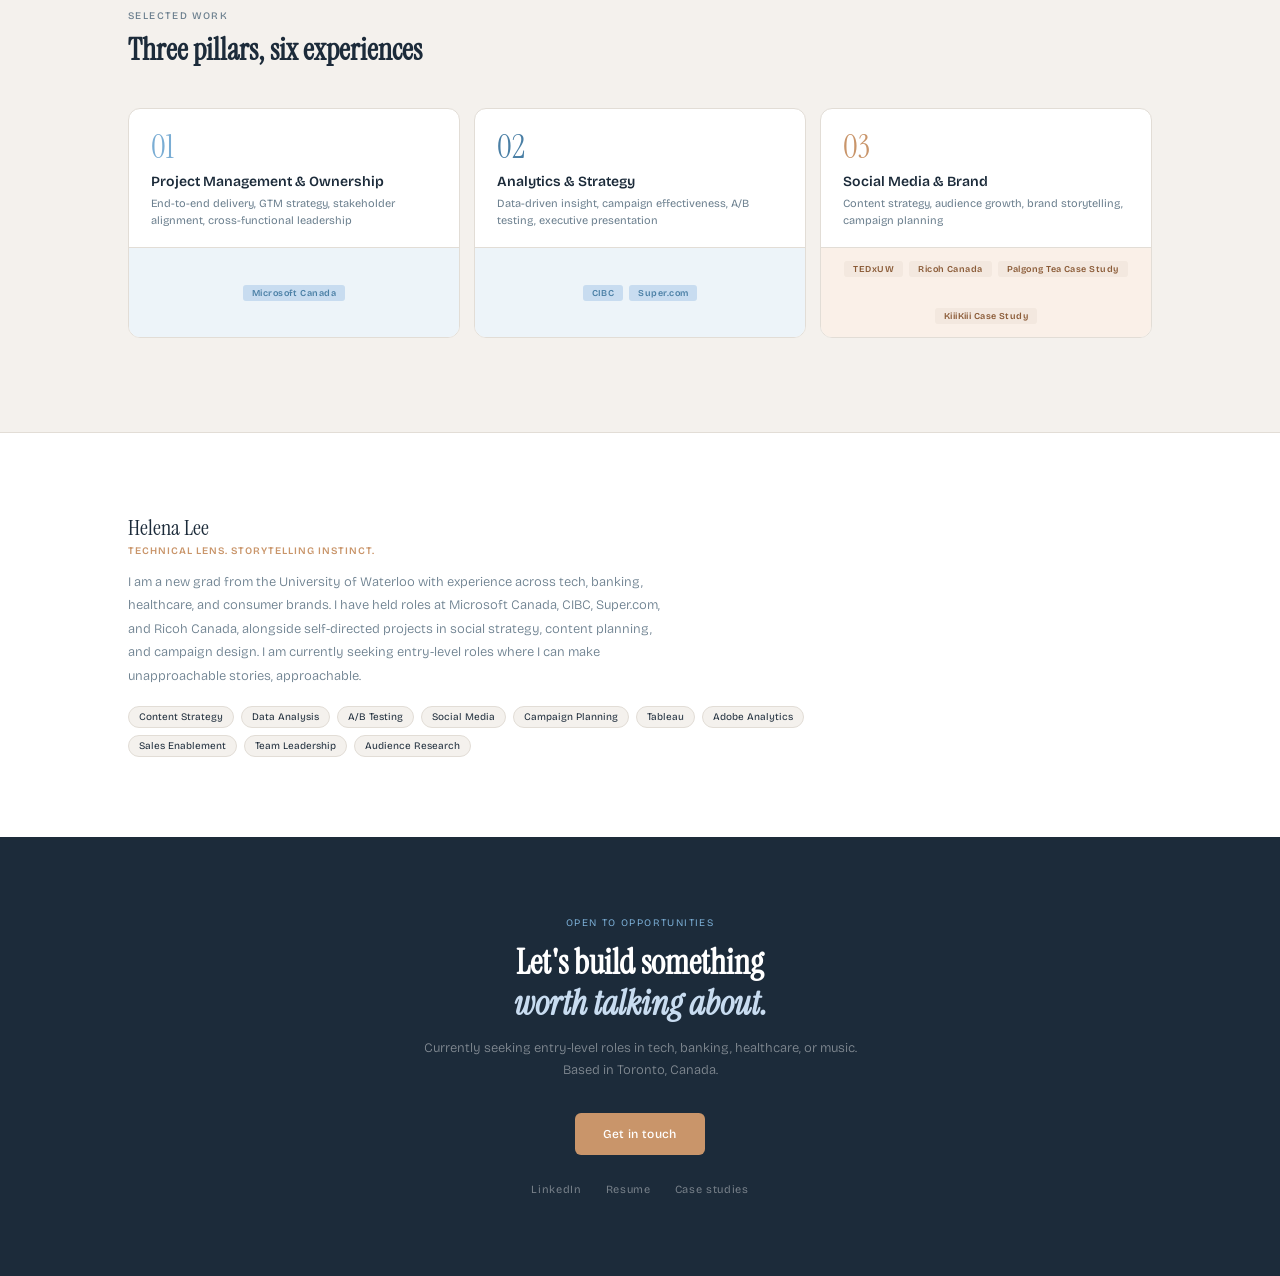
==== commit e2c89c97: "Landing Page edit" ====
--- a/index.html
+++ b/index.html
@@ -57,18 +57,45 @@
   <!-- STRIP -->
   <div class="strip" aria-hidden="true">
     <div class="strip-inner">
-      <span class="strip-item">Microsoft</span>
-      <span class="strip-item">CIBC</span>
-      <span class="strip-item">Super.com</span>
-      <span class="strip-item">Ricoh Canada</span>
-      <span class="strip-item">TEDxUW</span>
-      <span class="strip-item">Abliminal</span>
-      <span class="strip-item">Microsoft</span>
-      <span class="strip-item">CIBC</span>
-      <span class="strip-item">Super.com</span>
-      <span class="strip-item">Ricoh Canada</span>
-      <span class="strip-item">TEDxUW</span>
-      <span class="strip-item">Ablminal</span>
+      <div class="strip-item"> Previous intern at</div>
+      <div class="strip-item">
+        <ul class="companies">
+          <li class="company">
+            <a href="#">
+              <img src="cibc-logo.png" alt="CIBC Logo" />
+            </a>
+          </li>
+          <li class="company">
+            <a href="#">
+              <img src="cibc-logo.png" alt="CIBC Logo" />
+            </a>
+          </li>
+          <li class="company">
+            <a href="#">
+              <img src="cibc-logo.png" alt="CIBC Logo" />
+            </a>
+          </li>
+          <li class="company">
+            <a href="#">
+              <img src="cibc-logo.png" alt="CIBC Logo" />
+            </a>
+          </li>
+          <li class="company">
+            <a href="#">
+              <img src="cibc-logo.png" alt="CIBC Logo" />
+            </a>
+          </li>
+          <li class="company">
+            <a href="#">
+              <img src="cibc-logo.png" alt="CIBC Logo" />
+            </a>
+          </li>
+
+        </ul>
+
+
+      </div>
+
     </div>
   </div>
 
@@ -81,7 +108,8 @@
       </h2>
       <p class="intro-body">
         I focus on marketing at the intersection of data and human behaviour. From Excel models at CIBC to content
-        strategy for corporate brands, I bring a technical lens to every creative decision, and a storyteller's instinct
+        strategy for corporate brands, I bring a technical lens to every creative decision, and a storyteller's
+        instinct
         to every dataset. I figure out why audiences behave the way they do, then build strategies around that to make
         messages resonate.
       </p>
@@ -97,7 +125,8 @@
       </div>
       <div class="intro-card">
         <div class="ic-label">Team leadership</div>
-        <div class="ic-value">Directed a 7-person team at TEDxUW — 10x social growth, 19x Twitter growth, 180+ attendees
+        <div class="ic-value">Directed a 7-person team at TEDxUW — 10x social growth, 19x Twitter growth, 180+
+          attendees
         </div>
       </div>
       <div class="intro-card">
@@ -124,7 +153,8 @@
         <div class="pillar-top">
           <div class="pillar-num">01</div>
           <div class="pillar-name">Project Management &amp; Ownership</div>
-          <div class="pillar-sub">End-to-end delivery, GTM strategy, stakeholder alignment, cross-functional leadership
+          <div class="pillar-sub">End-to-end delivery, GTM strategy, stakeholder alignment, cross-functional
+            leadership
           </div>
         </div>
         <div class="pillar-thumb">
@@ -137,7 +167,8 @@
         <div class="pillar-top">
           <div class="pillar-num">02</div>
           <div class="pillar-name">Analytics &amp; Strategy</div>
-          <div class="pillar-sub">Data-driven insight, campaign effectiveness, A/B testing, executive presentation</div>
+          <div class="pillar-sub">Data-driven insight, campaign effectiveness, A/B testing, executive presentation
+          </div>
         </div>
         <div class="pillar-thumb">
           <span class="pillar-tag">CIBC</span>
@@ -155,7 +186,8 @@
         <div class="pillar-thumb">
           <span class="pillar-tag">TEDxUW</span>
           <span class="pillar-tag">Ricoh Canada</span>
-          <span class="pillar-tag">Palgong Tea</span>
+          <span class="pillar-tag">Palgong Tea Case Study</span>
+          <span class="pillar-tag">KiiiKiii Case Study</span>
         </div>
       </a>
 
--- a/styles.css
+++ b/styles.css
@@ -1,231 +1,609 @@
-@import url('https://fonts.googleapis.com/css2?family=Instrument+Serif:ital@0;1&family=Bricolage+Grotesque:opsz,wght@12..96,300;12..96,400;12..96,500;12..96,600&display=swap');
-
-*{box-sizing:border-box;margin:0;padding:0}
-html{scroll-behavior:smooth}
-body{font-family:'Bricolage Grotesque',sans-serif;background:#F4F1ED;color:#1C2B3A;-webkit-font-smoothing:antialiased}
-
-:root{
-  --sky:#C8DCF0;--steel:#7AADD4;--deep:#4A7FA5;
-  --cream:#E8E0D0;--warm:#C9956A;--dark:#1C2B3A;--muted:#6B7F8E;
-  --offwhite:#F4F1ED;--white:#fff;--border:#e2ddd6;
+@import url("https://fonts.googleapis.com/css2?family=Instrument+Serif:ital@0;1&family=Bricolage+Grotesque:opsz,wght@12..96,300;12..96,400;12..96,500;12..96,600&display=swap");
+
+* {
+  box-sizing: border-box;
+  margin: 0;
+  padding: 0;
+}
+html {
+  scroll-behavior: smooth;
+}
+body {
+  font-family: "Bricolage Grotesque", sans-serif;
+  background: #f4f1ed;
+  color: #1c2b3a;
+  -webkit-font-smoothing: antialiased;
+}
+
+:root {
+  --sky: #c8dcf0;
+  --steel: #7aadd4;
+  --deep: #4a7fa5;
+  --cream: #e8e0d0;
+  --warm: #c9956a;
+  --dark: #1c2b3a;
+  --muted: #6b7f8e;
+  --offwhite: #f4f1ed;
+  --white: #fff;
+  --border: #e2ddd6;
 }
 
 /* ── NAV ── */
-nav{
-  position:fixed;top:0;left:0;right:0;z-index:100;
-  background:rgba(244,241,237,.92);backdrop-filter:blur(12px);
-  border-bottom:.5px solid var(--border);
-  padding:0 5%;
-  height:56px;
-  display:flex;align-items:center;justify-content:space-between;
-}
-.nav-logo{font-family:'Instrument Serif',serif;font-size:18px;color:var(--dark);text-decoration:none;letter-spacing:.01em}
-.nav-links{display:flex;gap:28px;list-style:none}
-.nav-links a{font-size:11px;letter-spacing:.09em;text-transform:uppercase;color:var(--muted);text-decoration:none;transition:color .15s}
-.nav-links a:hover{color:var(--dark)}
-.nav-cta{font-size:11px;padding:7px 18px;background:var(--dark);color:#fff;border-radius:5px;text-decoration:none;letter-spacing:.04em;transition:background .15s}
-.nav-cta:hover{background:#2d3f54}
+nav {
+  position: fixed;
+  top: 0;
+  left: 0;
+  right: 0;
+  z-index: 100;
+  background: rgba(244, 241, 237, 0.92);
+  backdrop-filter: blur(12px);
+  border-bottom: 0.5px solid var(--border);
+  padding: 0 5%;
+  height: 56px;
+  display: flex;
+  align-items: center;
+  justify-content: space-between;
+}
+.nav-logo {
+  font-family: "Instrument Serif", serif;
+  font-size: 18px;
+  color: var(--dark);
+  text-decoration: none;
+  letter-spacing: 0.01em;
+}
+.nav-links {
+  display: flex;
+  gap: 28px;
+  list-style: none;
+}
+.nav-links a {
+  font-size: 11px;
+  letter-spacing: 0.09em;
+  text-transform: uppercase;
+  color: var(--muted);
+  text-decoration: none;
+  transition: color 0.15s;
+}
+.nav-links a:hover {
+  color: var(--dark);
+}
+.nav-cta {
+  font-size: 11px;
+  padding: 7px 18px;
+  background: var(--dark);
+  color: #fff;
+  border-radius: 5px;
+  text-decoration: none;
+  letter-spacing: 0.04em;
+  transition: background 0.15s;
+}
+.nav-cta:hover {
+  background: #2d3f54;
+}
 
 /* ── HERO ── AND TEST */
-.hero{
-  min-height:100vh;
-  padding:60px 10% 0;
-  display:grid;
-  grid-template-columns:1fr auto;
-  align-items:center;
-  gap:40px;
-  position:relative;
-  overflow:hidden;
-}
-.hero-blob{
-  position:absolute;border-radius:50%;filter:blur(70px);pointer-events:none;
-}
-
-.hero-left{position:relative;z-index:2;max-width:580px}
-.hero-eyebrow{
-  font-size:10px;letter-spacing:.15em;text-transform:uppercase;
-  color:var(--muted);margin-bottom:18px;font-weight:500;
-}
-.hero-title{
-  font-family:'Instrument Serif',serif;
-  font-size:clamp(36px,5vw,58px);
-  line-height:1.12;
-  color:var(--dark);
-  margin-bottom:20px;
-}
-.hero-title em{font-style:italic;color:var(--deep)}
-.hero-body{
-  font-size:15px;color:var(--muted);line-height:1.75;
-  max-width:440px;margin-bottom:32px;font-weight:300;
-}
-.hero-badges{display:flex;gap:7px;flex-wrap:wrap;margin-bottom:36px}
-.badge{
-  font-size:10px;padding:5px 12px;border-radius:4px;font-weight:500;
-  background:var(--sky);color:var(--deep);letter-spacing:.04em;
-}
-.badge-warm{background:#f3e8df;color:#8a5a36}
-.hero-btns{display:flex;gap:12px;flex-wrap:wrap}
-.btn-primary{
-  font-size:12px;padding:12px 24px;background:var(--dark);color:#fff;
-  border-radius:6px;text-decoration:none;font-weight:500;letter-spacing:.03em;
-  transition:background .15s;
-}
-.btn-primary:hover{background:#2d3f54}
-.btn-secondary{
-  font-size:12px;padding:12px 24px;background:transparent;color:var(--dark);
-  border-radius:6px;text-decoration:none;font-weight:500;letter-spacing:.03em;
-  border:.5px solid var(--dark);transition:background .15s;
-}
-.btn-secondary:hover{background:rgba(28,43,58,.05)}
-
-.hero-right{
-  position:relative;z-index:2;flex-shrink:0;
-}
-.hero-photo{
-  width:220px;height:280px;border-radius:12px;
-  background:var(--sky);border:1px solid #a8c9e8;
-  display:flex;align-items:center;justify-content:center;
-  flex-direction:column;gap:8px;
-  font-size:11px;color:var(--deep);text-align:center;
-  overflow:hidden;
-}
-.hero-photo-label{font-size:10px;color:var(--deep);letter-spacing:.06em;text-transform:uppercase}
+.hero {
+  min-height: 100vh;
+  padding: 60px 10% 0;
+  display: grid;
+  grid-template-columns: 1fr auto;
+  align-items: center;
+  gap: 40px;
+  position: relative;
+  overflow: hidden;
+}
+.hero-blob {
+  position: absolute;
+  border-radius: 50%;
+  filter: blur(70px);
+  pointer-events: none;
+}
+
+.hero-left {
+  position: relative;
+  z-index: 2;
+  max-width: 580px;
+}
+.hero-eyebrow {
+  font-size: 10px;
+  letter-spacing: 0.15em;
+  text-transform: uppercase;
+  color: var(--muted);
+  margin-bottom: 18px;
+  font-weight: 500;
+}
+.hero-title {
+  font-family: "Instrument Serif", serif;
+  font-size: clamp(36px, 5vw, 58px);
+  line-height: 1.12;
+  color: var(--dark);
+  margin-bottom: 20px;
+}
+.hero-title em {
+  font-style: italic;
+  color: var(--deep);
+}
+.hero-body {
+  font-size: 15px;
+  color: var(--muted);
+  line-height: 1.75;
+  max-width: 440px;
+  margin-bottom: 32px;
+  font-weight: 300;
+}
+.hero-badges {
+  display: flex;
+  gap: 7px;
+  flex-wrap: wrap;
+  margin-bottom: 36px;
+}
+.badge {
+  font-size: 10px;
+  padding: 5px 12px;
+  border-radius: 4px;
+  font-weight: 500;
+  background: var(--sky);
+  color: var(--deep);
+  letter-spacing: 0.04em;
+}
+.badge-warm {
+  background: #f3e8df;
+  color: #8a5a36;
+}
+.hero-btns {
+  display: flex;
+  gap: 12px;
+  flex-wrap: wrap;
+}
+.btn-primary {
+  font-size: 12px;
+  padding: 12px 24px;
+  background: var(--dark);
+  color: #fff;
+  border-radius: 6px;
+  text-decoration: none;
+  font-weight: 500;
+  letter-spacing: 0.03em;
+  transition: background 0.15s;
+}
+.btn-primary:hover {
+  background: #2d3f54;
+}
+.btn-secondary {
+  font-size: 12px;
+  padding: 12px 24px;
+  background: transparent;
+  color: var(--dark);
+  border-radius: 6px;
+  text-decoration: none;
+  font-weight: 500;
+  letter-spacing: 0.03em;
+  border: 0.5px solid var(--dark);
+  transition: background 0.15s;
+}
+.btn-secondary:hover {
+  background: rgba(28, 43, 58, 0.05);
+}
+
+.hero-right {
+  position: relative;
+  z-index: 2;
+  flex-shrink: 0;
+}
+.hero-photo {
+  width: 220px;
+  height: 280px;
+  border-radius: 12px;
+  background: var(--sky);
+  border: 1px solid #a8c9e8;
+  display: flex;
+  align-items: center;
+  justify-content: center;
+  flex-direction: column;
+  gap: 8px;
+  font-size: 11px;
+  color: var(--deep);
+  text-align: center;
+  overflow: hidden;
+}
+.hero-photo-label {
+  font-size: 10px;
+  color: var(--deep);
+  letter-spacing: 0.06em;
+  text-transform: uppercase;
+}
 
 /* ── MARQUEE STRIP ── */
-.strip{
-  background:var(--dark);padding:11px 0;overflow:hidden;
-  border-top:.5px solid #2d3f54;border-bottom:.5px solid #2d3f54;
-}
-.strip-inner{
-  display:flex;gap:0;white-space:nowrap;
-  width:max-content;
-}
-.strip-item{
-  font-size:10px;color:rgba(255,255,255,.55);letter-spacing:.12em;
-  text-transform:uppercase;padding:0 28px;border-right:.5px solid rgba(255,255,255,.1);
-}
-.strip-item:last-child{border-right:none}
-.strip-accent{color:var(--warm);letter-spacing:0;font-size:12px}
+.strip {
+  background: var(--dark);
+  padding-top: 20px;
+  padding-bottom: 20px;
+  overflow: hidden;
+  border-top: 0.5px solid #2d3f54;
+  border-bottom: 0.5px solid #2d3f54;
+}
+.strip-inner {
+  display: flex;
+  gap: 0;
+  white-space: nowrap;
+  flex-direction: column;
+  justify-content: center;
+}
+.strip-item {
+  font-size: 10px;
+  color: rgba(255, 255, 255, 0.55);
+  letter-spacing: 0.12em;
+  text-transform: uppercase;
+  padding: 0 28px;
+  border-right: 0.5px solid rgba(255, 255, 255, 0.1);
+}
+.strip-item:first-child {
+  padding-bottom: 12px;
+}
+.strip-item:last-child {
+  border-right: none;
+}
+.strip-accent {
+  color: var(--warm);
+  letter-spacing: 0;
+  font-size: 12px;
+}
+
+.companies {
+  display: flex;
+  gap: 30px;
+  justify-content: center;
+}
+
+.company a {
+  display: flex;
+  justify-content: center;
+  align-items: center;
+  height: 100%;
+}
+
+.companies li {
+  list-style: none;
+}
+
+.company img {
+  object-fit: contain;
+  height: 30px;
+  width: auto;
+}
 
 /* ── INTRO ── */
-.intro{
-  padding:80px 10%;
-  display:grid;grid-template-columns:1fr 1fr;gap:60px;align-items:center;
-  background:var(--white);
-  border-bottom:.5px solid var(--border);
-}
-.intro-left{}
-.intro-tag{
-  font-size:10px;letter-spacing:.14em;text-transform:uppercase;
-  color:var(--muted);margin-bottom:16px;font-weight:500;
-}
-.intro-heading{
-  font-family:'Instrument Serif',serif;font-size:28px;
-  line-height:1.3;color:var(--dark);margin-bottom:20px;
-}
-.intro-heading em{font-style:italic;color:var(--deep)}
-.intro-body{
-  font-size:13px;color:var(--muted);line-height:1.8;font-weight:300;
-}
-
-.intro-right{display:flex;flex-direction:column;gap:16px}
-.intro-card{
-  background:var(--offwhite);border:.5px solid var(--border);
-  border-radius:10px;padding:16px 18px;
-}
-.ic-label{font-size:10px;letter-spacing:.1em;text-transform:uppercase;color:var(--muted);margin-bottom:6px;font-weight:500}
-.ic-value{font-size:13px;color:var(--dark);font-weight:500;line-height:1.5}
+.intro {
+  padding: 80px 10%;
+  display: grid;
+  grid-template-columns: 1fr 1fr;
+  gap: 60px;
+  align-items: center;
+  background: var(--white);
+  border-bottom: 0.5px solid var(--border);
+}
+.intro-left {
+}
+.intro-tag {
+  font-size: 10px;
+  letter-spacing: 0.14em;
+  text-transform: uppercase;
+  color: var(--muted);
+  margin-bottom: 16px;
+  font-weight: 500;
+}
+.intro-heading {
+  font-family: "Instrument Serif", serif;
+  font-size: 28px;
+  line-height: 1.3;
+  color: var(--dark);
+  margin-bottom: 20px;
+}
+.intro-heading em {
+  font-style: italic;
+  color: var(--deep);
+}
+.intro-body {
+  font-size: 13px;
+  color: var(--muted);
+  line-height: 1.8;
+  font-weight: 300;
+}
+
+.intro-right {
+  display: flex;
+  flex-direction: column;
+  gap: 16px;
+}
+.intro-card {
+  background: var(--offwhite);
+  border: 0.5px solid var(--border);
+  border-radius: 10px;
+  padding: 16px 18px;
+}
+.ic-label {
+  font-size: 10px;
+  letter-spacing: 0.1em;
+  text-transform: uppercase;
+  color: var(--muted);
+  margin-bottom: 6px;
+  font-weight: 500;
+}
+.ic-value {
+  font-size: 13px;
+  color: var(--dark);
+  font-weight: 500;
+  line-height: 1.5;
+}
 
 /* ── WORK SECTION ── */
-.work{padding:80px 10%;background:var(--offwhite)}
-.work-header{display:flex;align-items:flex-end;justify-content:space-between;margin-bottom:40px}
-.section-tag{font-size:10px;letter-spacing:.14em;text-transform:uppercase;color:var(--muted);margin-bottom:10px;font-weight:500}
-.section-title{font-family:'Instrument Serif',serif;font-size:30px;color:var(--dark);line-height:1.2}
-.see-all{font-size:11px;color:var(--deep);text-decoration:none;letter-spacing:.04em;padding-bottom:2px;border-bottom:.5px solid var(--deep)}
-
-.pillars{display:grid;grid-template-columns:1fr 1fr 1fr;gap:14px;margin-bottom:14px}
-.pillar-card{
-  background:var(--white);border:.5px solid var(--border);
-  border-radius:12px;overflow:hidden;text-decoration:none;
-  transition:border-color .15s,transform .12s;display:block;
-}
-.pillar-card:hover{border-color:var(--steel);transform:translateY(-2px)}
-.pillar-top{padding:22px 22px 18px}
-.pillar-num{font-family:'Instrument Serif',serif;font-size:32px;line-height:1;margin-bottom:10px}
-.pc-1 .pillar-num{color:var(--steel)}
-.pc-2 .pillar-num{color:var(--deep)}
-.pc-3 .pillar-num{color:var(--warm)}
-.pillar-name{font-size:14px;font-weight:600;color:var(--dark);margin-bottom:6px}
-.pillar-sub{font-size:11px;color:var(--muted);line-height:1.5}
-.pillar-thumb{
-  height:90px;border-top:.5px solid var(--border);
-  display:flex;align-items:center;justify-content:center;
-  padding:0 22px;gap:6px;flex-wrap:wrap;
-}
-.pc-1 .pillar-thumb{background:#edf4f9}
-.pc-2 .pillar-thumb{background:#edf4f9}
-.pc-3 .pillar-thumb{background:#faf0e8}
-.pillar-tag{
-  font-size:9px;padding:3px 9px;border-radius:3px;font-weight:600;
-  letter-spacing:.05em;
-}
-.pc-1 .pillar-tag,.pc-2 .pillar-tag{background:var(--sky);color:var(--deep)}
-.pc-3 .pillar-tag{background:#f3e8df;color:#8a5a36}
+.work {
+  padding: 80px 10%;
+  background: var(--offwhite);
+}
+.work-header {
+  display: flex;
+  align-items: flex-end;
+  justify-content: space-between;
+  margin-bottom: 40px;
+}
+.section-tag {
+  font-size: 10px;
+  letter-spacing: 0.14em;
+  text-transform: uppercase;
+  color: var(--muted);
+  margin-bottom: 10px;
+  font-weight: 500;
+}
+.section-title {
+  font-family: "Instrument Serif", serif;
+  font-size: 30px;
+  color: var(--dark);
+  line-height: 1.2;
+}
+.see-all {
+  font-size: 11px;
+  color: var(--deep);
+  text-decoration: none;
+  letter-spacing: 0.04em;
+  padding-bottom: 2px;
+  border-bottom: 0.5px solid var(--deep);
+}
+
+.pillars {
+  display: grid;
+  grid-template-columns: 1fr 1fr 1fr;
+  gap: 14px;
+  margin-bottom: 14px;
+}
+.pillar-card {
+  background: var(--white);
+  border: 0.5px solid var(--border);
+  border-radius: 12px;
+  overflow: hidden;
+  text-decoration: none;
+  transition:
+    border-color 0.15s,
+    transform 0.12s;
+  display: block;
+}
+.pillar-card:hover {
+  border-color: var(--steel);
+  transform: translateY(-2px);
+}
+.pillar-top {
+  padding: 22px 22px 18px;
+}
+.pillar-num {
+  font-family: "Instrument Serif", serif;
+  font-size: 32px;
+  line-height: 1;
+  margin-bottom: 10px;
+}
+.pc-1 .pillar-num {
+  color: var(--steel);
+}
+.pc-2 .pillar-num {
+  color: var(--deep);
+}
+.pc-3 .pillar-num {
+  color: var(--warm);
+}
+.pillar-name {
+  font-size: 14px;
+  font-weight: 600;
+  color: var(--dark);
+  margin-bottom: 6px;
+}
+.pillar-sub {
+  font-size: 11px;
+  color: var(--muted);
+  line-height: 1.5;
+}
+.pillar-thumb {
+  height: 90px;
+  border-top: 0.5px solid var(--border);
+  display: flex;
+  align-items: center;
+  justify-content: center;
+  padding: 0 22px;
+  gap: 6px;
+  flex-wrap: wrap;
+}
+.pc-1 .pillar-thumb {
+  background: #edf4f9;
+}
+.pc-2 .pillar-thumb {
+  background: #edf4f9;
+}
+.pc-3 .pillar-thumb {
+  background: #faf0e8;
+}
+.pillar-tag {
+  font-size: 9px;
+  padding: 3px 9px;
+  border-radius: 3px;
+  font-weight: 600;
+  letter-spacing: 0.05em;
+}
+.pc-1 .pillar-tag,
+.pc-2 .pillar-tag {
+  background: var(--sky);
+  color: var(--deep);
+}
+.pc-3 .pillar-tag {
+  background: #f3e8df;
+  color: #8a5a36;
+}
 
 /* ── ABOUT ── */
-.about{
-  padding:80px 5%;
-  background:var(--white);
-  display:grid;grid-template-columns:auto 1fr;gap:48px;align-items:start;
-  border-top:.5px solid var(--border);
-}
-.about-avatar{
-  width:64px;height:64px;border-radius:50%;
-  background:var(--sky);border:2px solid var(--steel);
-  display:flex;align-items:center;justify-content:center;
-  font-family:'Instrument Serif',serif;font-size:22px;color:var(--deep);
-  flex-shrink:0;
-}
-.about-name{font-family:'Instrument Serif',serif;font-size:22px;color:var(--dark);margin-bottom:3px}
-.about-tagline{font-size:10px;color:var(--warm);letter-spacing:.1em;text-transform:uppercase;font-weight:600;margin-bottom:14px}
-.about-bio{font-size:13px;color:var(--muted);line-height:1.8;max-width:540px;margin-bottom:18px;font-weight:300}
-.skills-row{display:flex;gap:7px;flex-wrap:wrap}
-.skill{
-  font-size:10px;padding:4px 10px;border-radius:20px;
-  background:var(--offwhite);border:.5px solid var(--border);color:var(--dark);
+.about {
+  padding: 80px 10%;
+  background: var(--white);
+  display: grid;
+  grid-template-columns: auto 1fr;
+  gap: 48px;
+  align-items: start;
+  border-top: 0.5px solid var(--border);
+}
+.about-avatar {
+  width: 64px;
+  height: 64px;
+  border-radius: 50%;
+  background: var(--sky);
+  border: 2px solid var(--steel);
+  display: flex;
+  align-items: center;
+  justify-content: center;
+  font-family: "Instrument Serif", serif;
+  font-size: 22px;
+  color: var(--deep);
+  flex-shrink: 0;
+}
+.about-name {
+  font-family: "Instrument Serif", serif;
+  font-size: 22px;
+  color: var(--dark);
+  margin-bottom: 3px;
+}
+.about-tagline {
+  font-size: 10px;
+  color: var(--warm);
+  letter-spacing: 0.1em;
+  text-transform: uppercase;
+  font-weight: 600;
+  margin-bottom: 14px;
+}
+.about-bio {
+  font-size: 13px;
+  color: var(--muted);
+  line-height: 1.8;
+  max-width: 540px;
+  margin-bottom: 18px;
+  font-weight: 300;
+}
+.skills-row {
+  display: flex;
+  gap: 7px;
+  flex-wrap: wrap;
+  width: 75%;
+}
+.skill {
+  font-size: 10px;
+  padding: 4px 10px;
+  border-radius: 20px;
+  background: var(--offwhite);
+  border: 0.5px solid var(--border);
+  color: var(--dark);
 }
 
 /* ── CONTACT ── */
-.contact{
-  background:var(--dark);padding:80px 5%;
-  text-align:center;
-}
-.contact-pre{font-size:10px;letter-spacing:.14em;text-transform:uppercase;color:var(--steel);margin-bottom:14px}
-.contact-title{font-family:'Instrument Serif',serif;font-size:34px;color:#fff;margin-bottom:12px;line-height:1.2}
-.contact-title em{font-style:italic;color:var(--sky)}
-.contact-sub{font-size:13px;color:rgba(255,255,255,.45);margin-bottom:32px;font-weight:300;line-height:1.7}
-.contact-btn{
-  font-size:12px;padding:14px 28px;background:var(--warm);color:#fff;
-  border-radius:6px;text-decoration:none;font-weight:500;letter-spacing:.03em;
-  display:inline-block;transition:background .15s;
-}
-.contact-btn:hover{background:#b8834e}
-.contact-links{
-  display:flex;gap:24px;justify-content:center;margin-top:28px;
-}
-.contact-link{
-  font-size:11px;color:rgba(255,255,255,.4);text-decoration:none;
-  letter-spacing:.06em;transition:color .15s;
-}
-.contact-link:hover{color:rgba(255,255,255,.8)}
+.contact {
+  background: var(--dark);
+  padding: 80px 5%;
+  text-align: center;
+}
+.contact-pre {
+  font-size: 10px;
+  letter-spacing: 0.14em;
+  text-transform: uppercase;
+  color: var(--steel);
+  margin-bottom: 14px;
+}
+.contact-title {
+  font-family: "Instrument Serif", serif;
+  font-size: 34px;
+  color: #fff;
+  margin-bottom: 12px;
+  line-height: 1.2;
+}
+.contact-title em {
+  font-style: italic;
+  color: var(--sky);
+}
+.contact-sub {
+  font-size: 13px;
+  color: rgba(255, 255, 255, 0.45);
+  margin-bottom: 32px;
+  font-weight: 300;
+  line-height: 1.7;
+}
+.contact-btn {
+  font-size: 12px;
+  padding: 14px 28px;
+  background: var(--warm);
+  color: #fff;
+  border-radius: 6px;
+  text-decoration: none;
+  font-weight: 500;
+  letter-spacing: 0.03em;
+  display: inline-block;
+  transition: background 0.15s;
+}
+.contact-btn:hover {
+  background: #b8834e;
+}
+.contact-links {
+  display: flex;
+  gap: 24px;
+  justify-content: center;
+  margin-top: 28px;
+}
+.contact-link {
+  font-size: 11px;
+  color: rgba(255, 255, 255, 0.4);
+  text-decoration: none;
+  letter-spacing: 0.06em;
+  transition: color 0.15s;
+}
+.contact-link:hover {
+  color: rgba(255, 255, 255, 0.8);
+}
 
 /* ── RESPONSIVE ── */
-@media(max-width:768px){
-  .hero{grid-template-columns:1fr;padding-top:80px}
-  .hero-right{display:none}
-  .intro{grid-template-columns:1fr}
-  .pillars{grid-template-columns:1fr}
-  .about{grid-template-columns:1fr}
-  .about-avatar{display:none}
-  .work-header{flex-direction:column;align-items:flex-start;gap:12px}
-}
+@media (max-width: 768px) {
+  .hero {
+    grid-template-columns: 1fr;
+    padding-top: 80px;
+  }
+  .hero-right {
+    display: none;
+  }
+  .intro {
+    grid-template-columns: 1fr;
+  }
+  .pillars {
+    grid-template-columns: 1fr;
+  }
+  .about {
+    grid-template-columns: 1fr;
+  }
+  .about-avatar {
+    display: none;
+  }
+  .work-header {
+    flex-direction: column;
+    align-items: flex-start;
+    gap: 12px;
+  }
+}
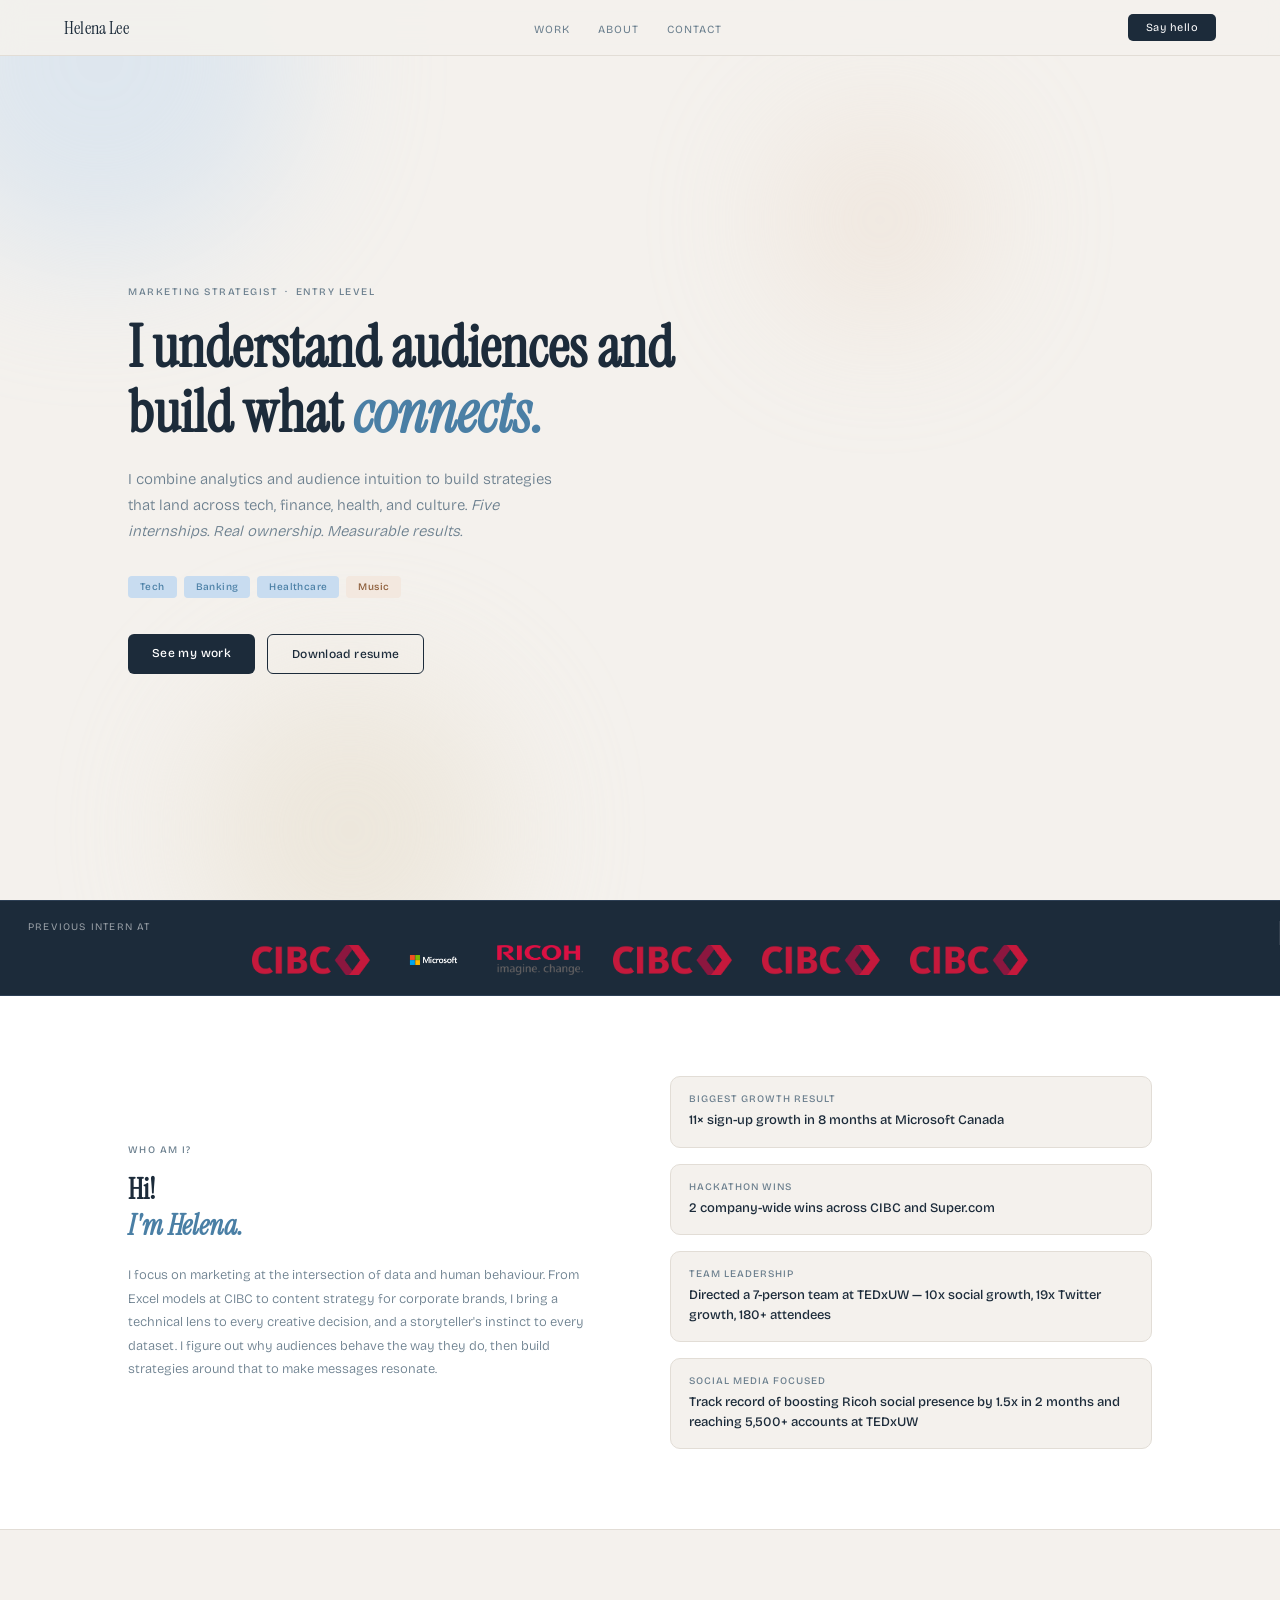
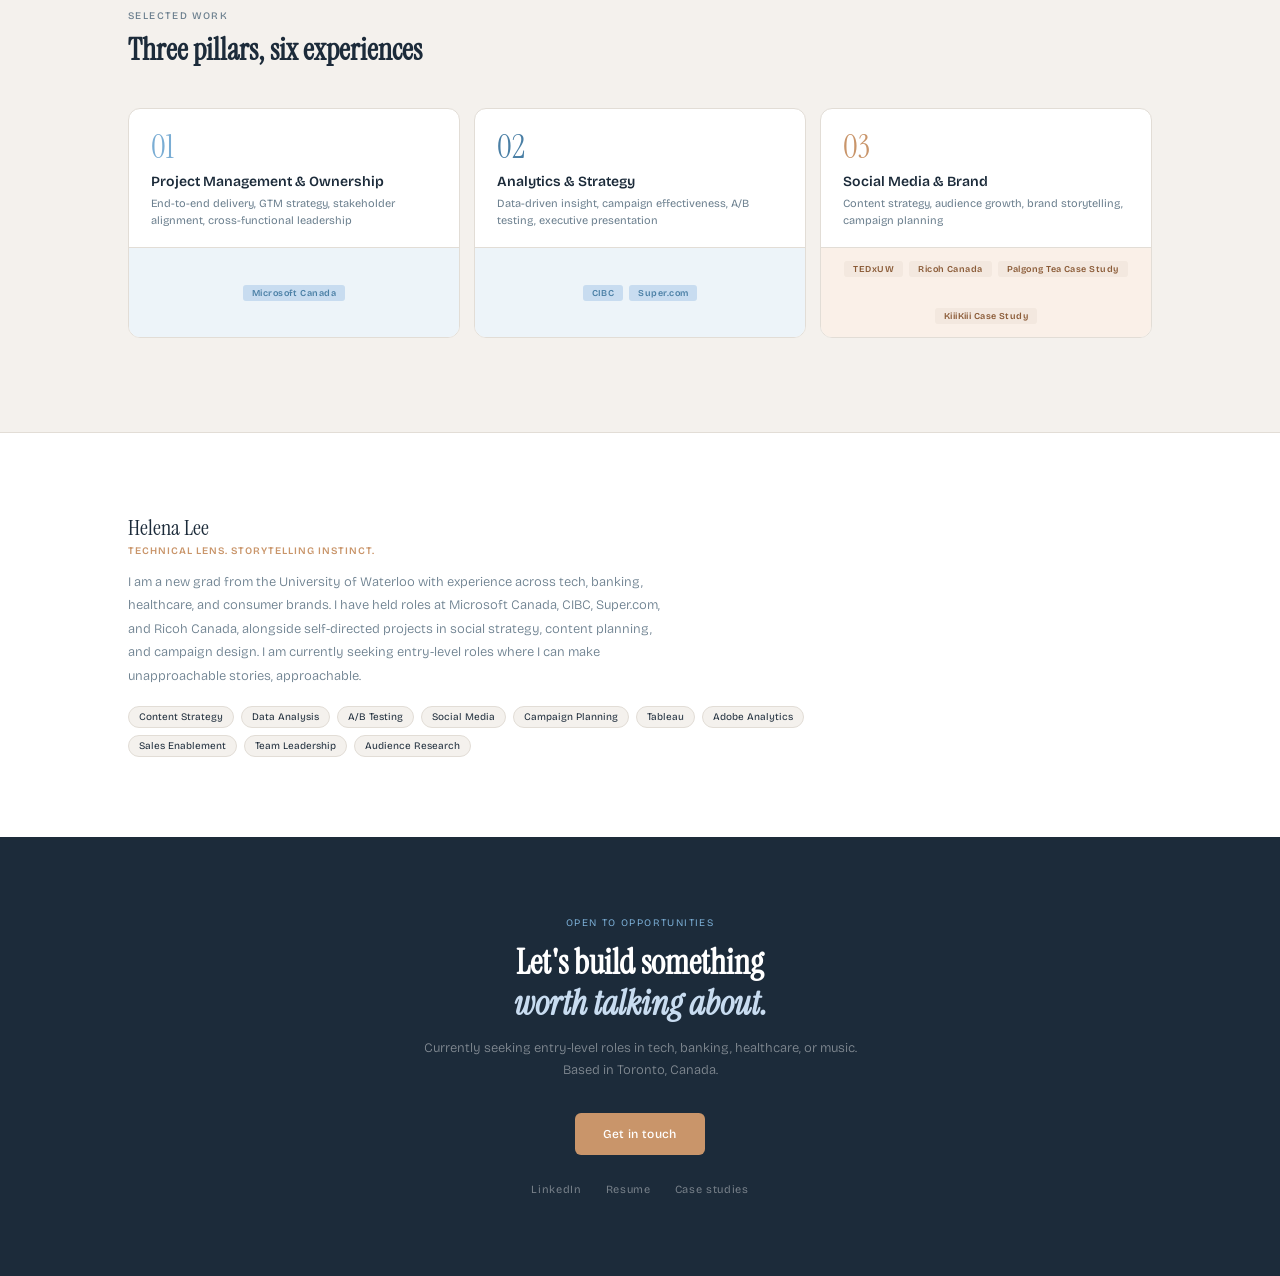
==== commit af30e433: "Adding 3 logos" ====
--- a/index.html
+++ b/index.html
@@ -67,12 +67,12 @@
           </li>
           <li class="company">
             <a href="#">
-              <img src="cibc-logo.png" alt="CIBC Logo" />
-            </a>
-          </li>
-          <li class="company">
-            <a href="#">
-              <img src="cibc-logo.png" alt="CIBC Logo" />
+              <img src="Microsoft-logo.png" alt="Microsoft Logo" />
+            </a>
+          </li>
+          <li class="company">
+            <a href="#">
+              <img src="Ricoh-logo.png" alt="Ricoh Logo" />
             </a>
           </li>
           <li class="company">
